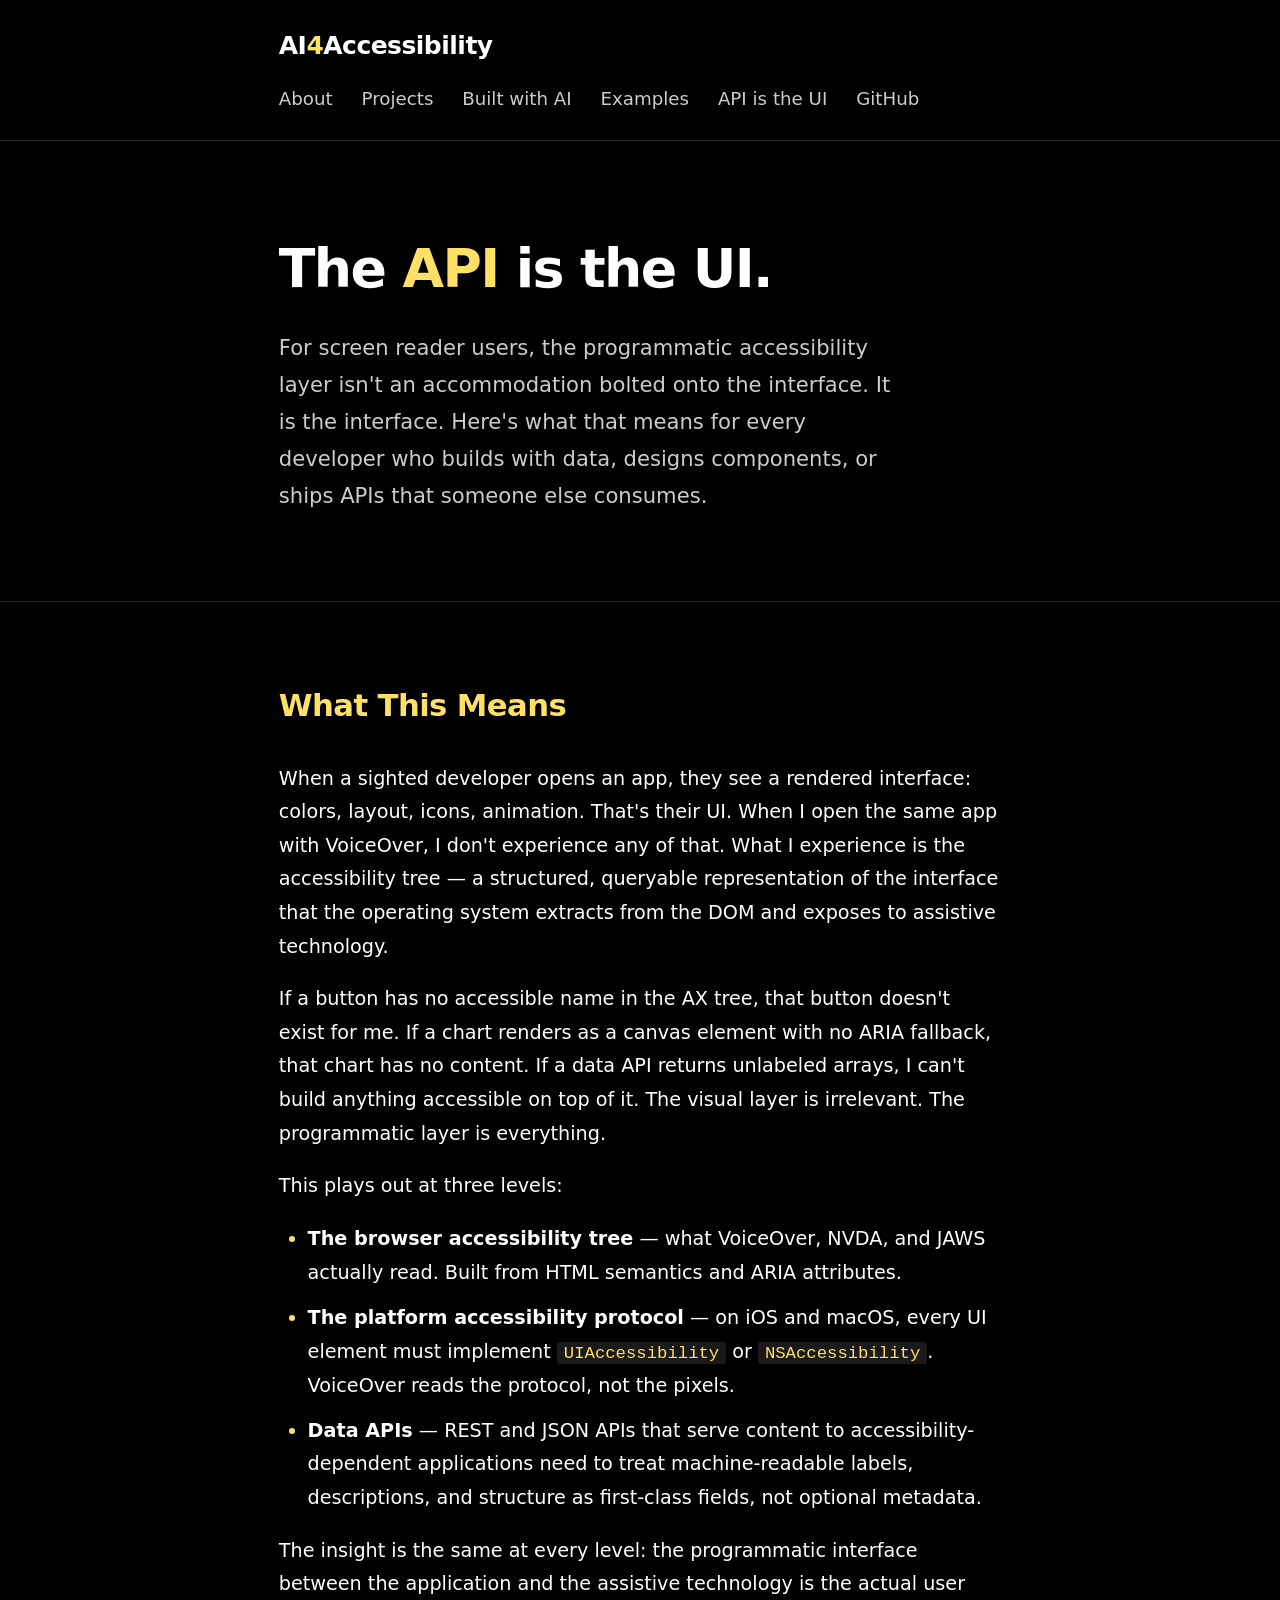
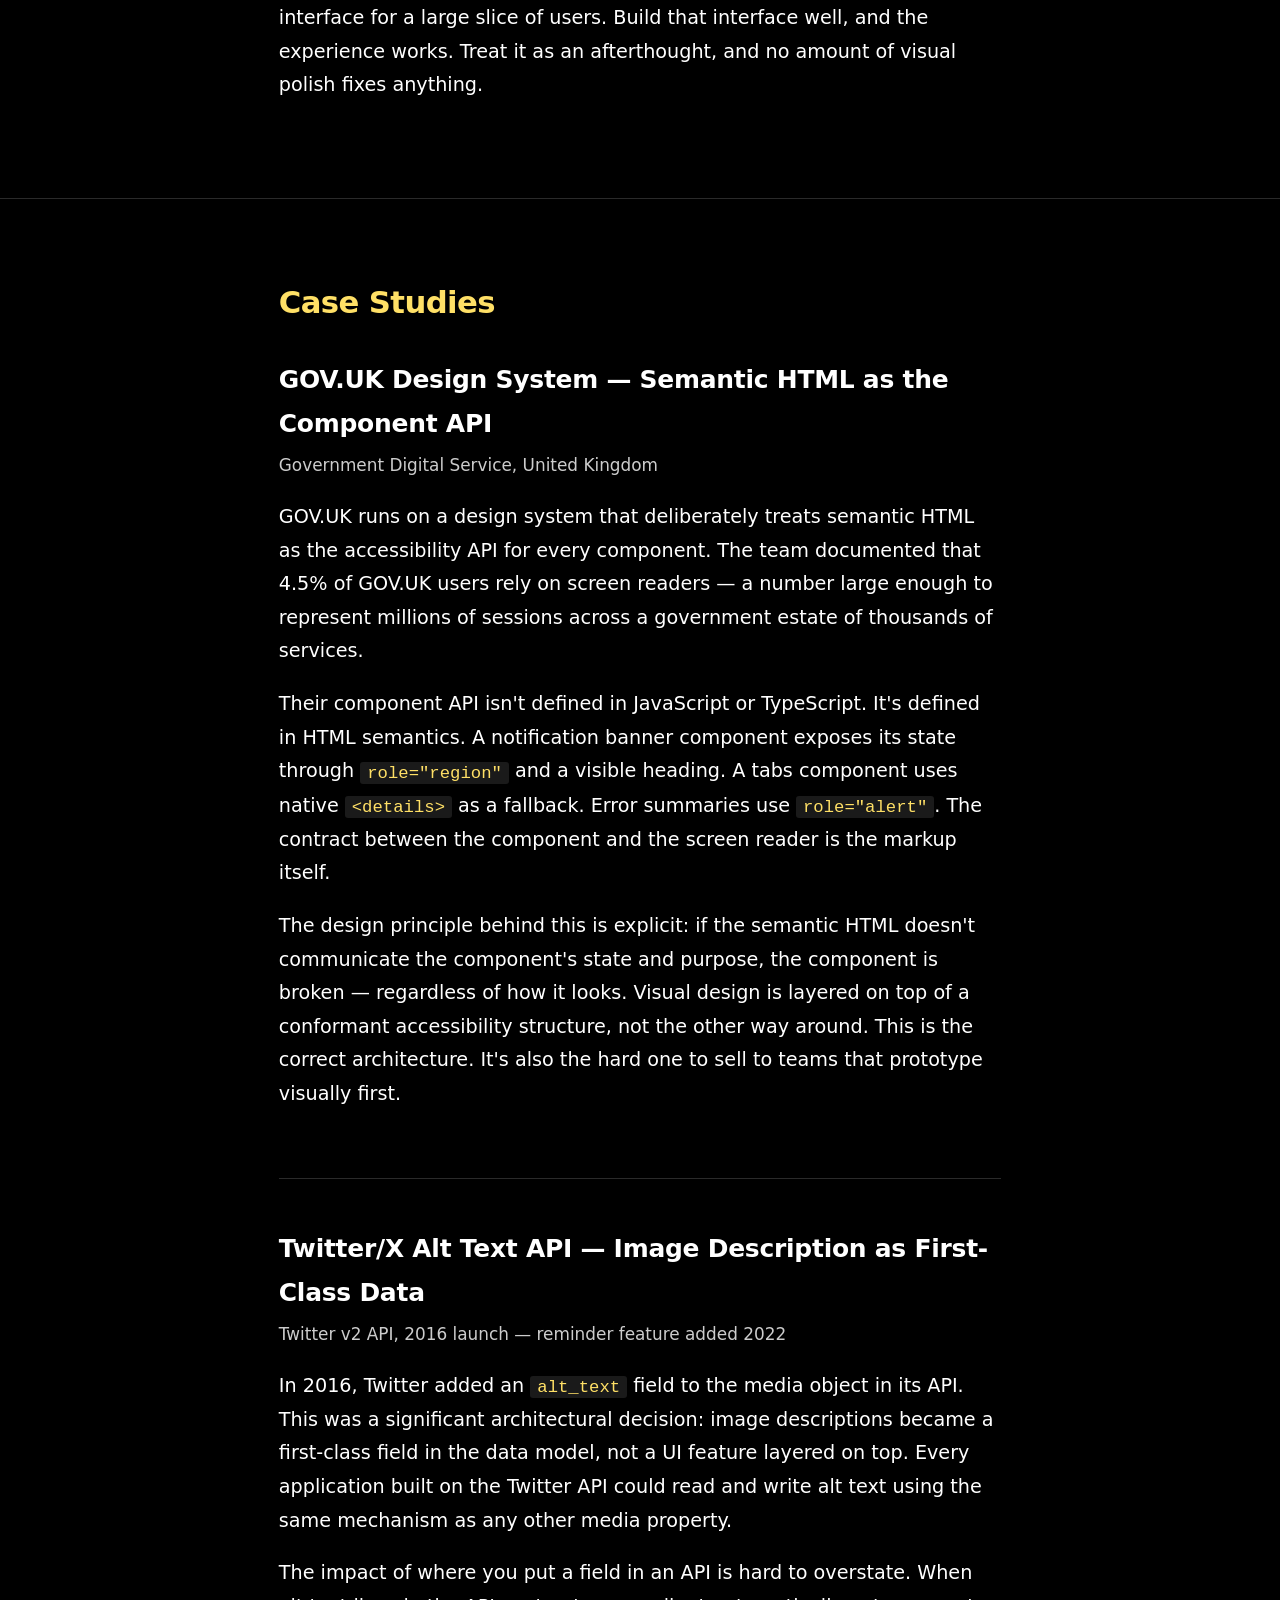
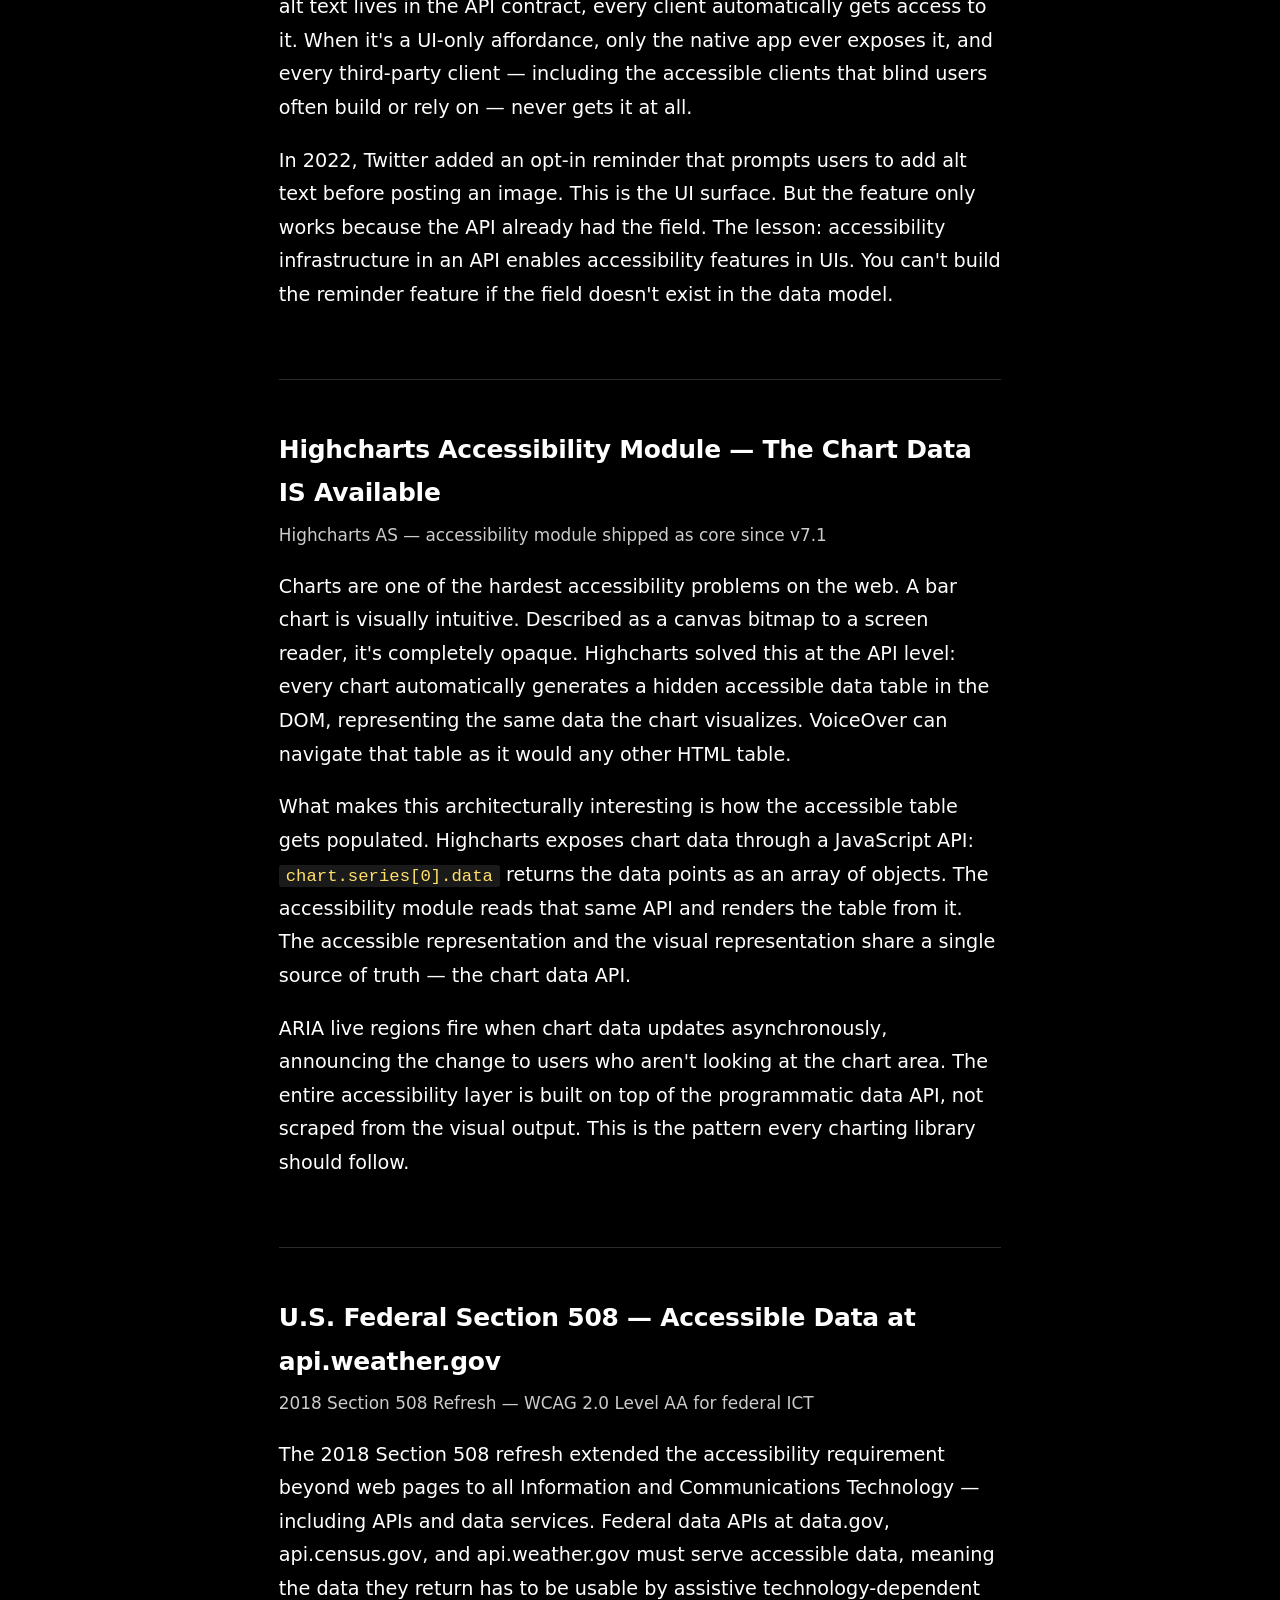
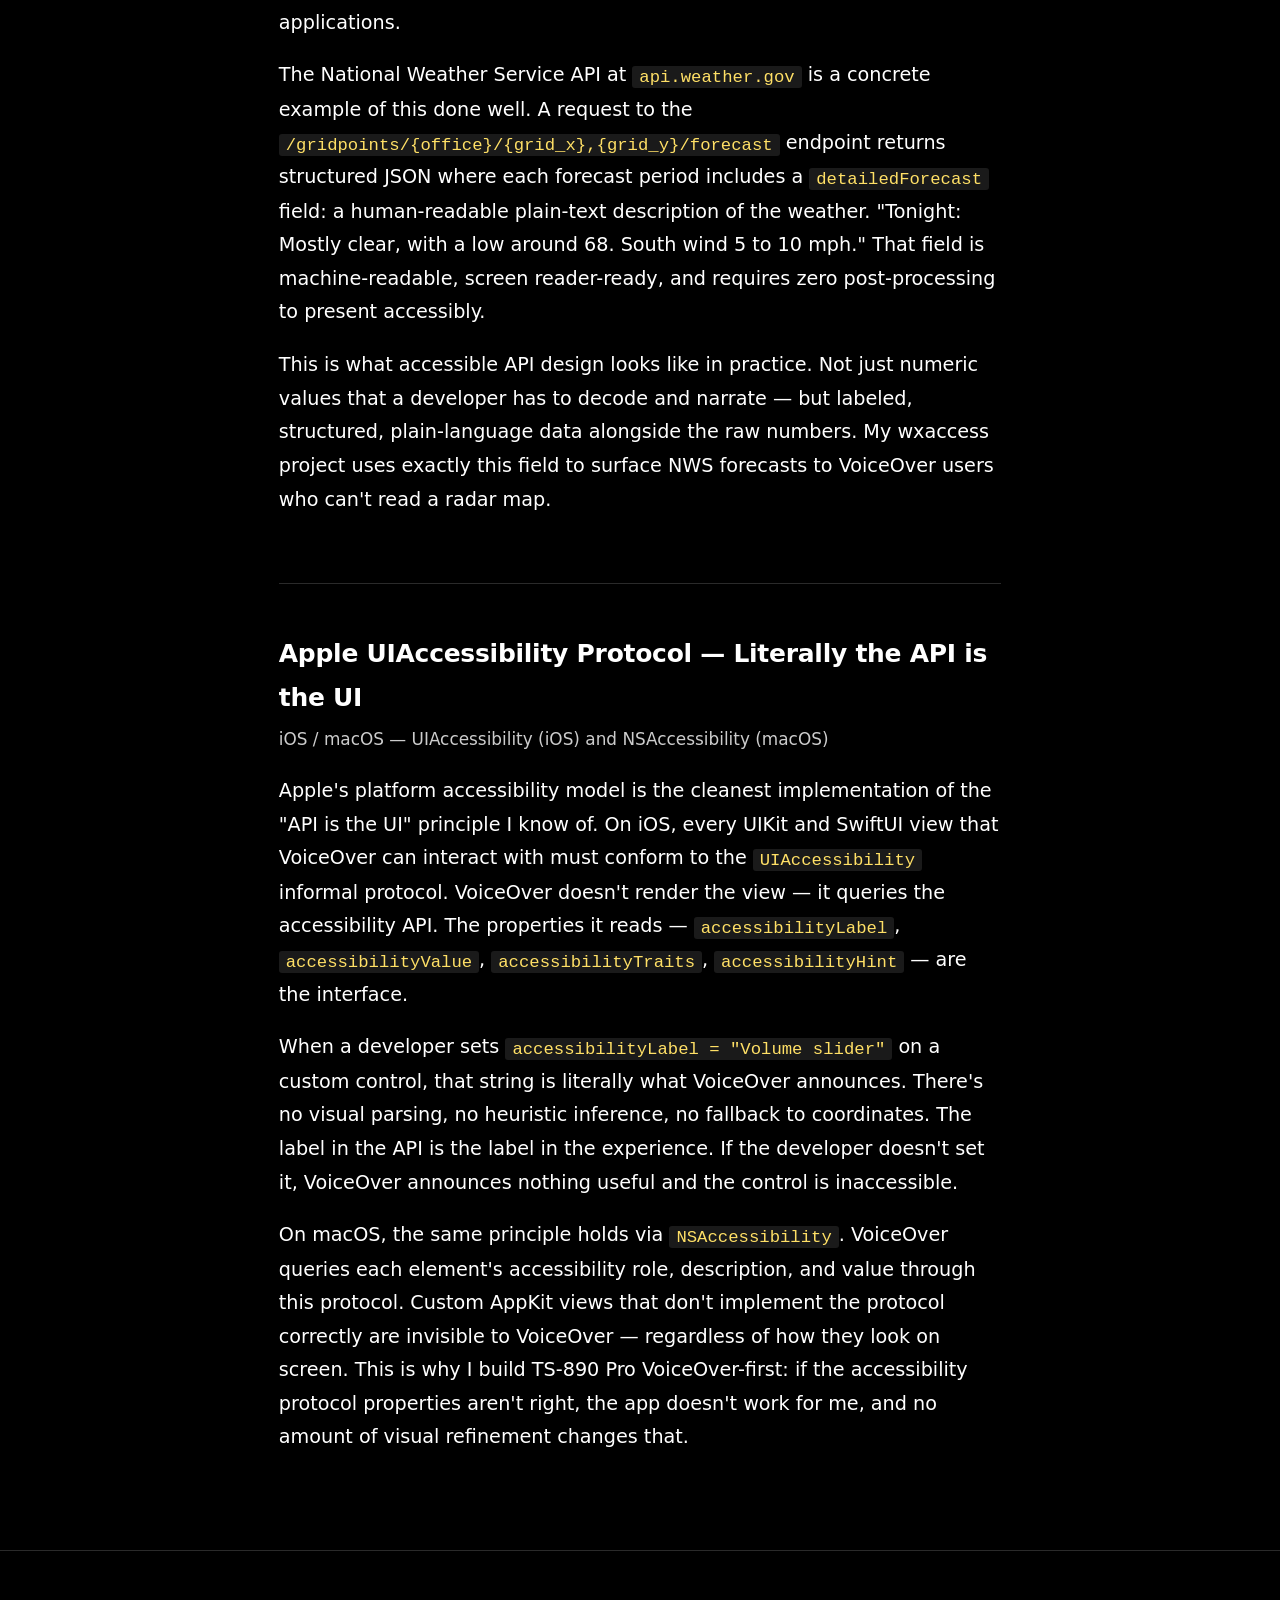
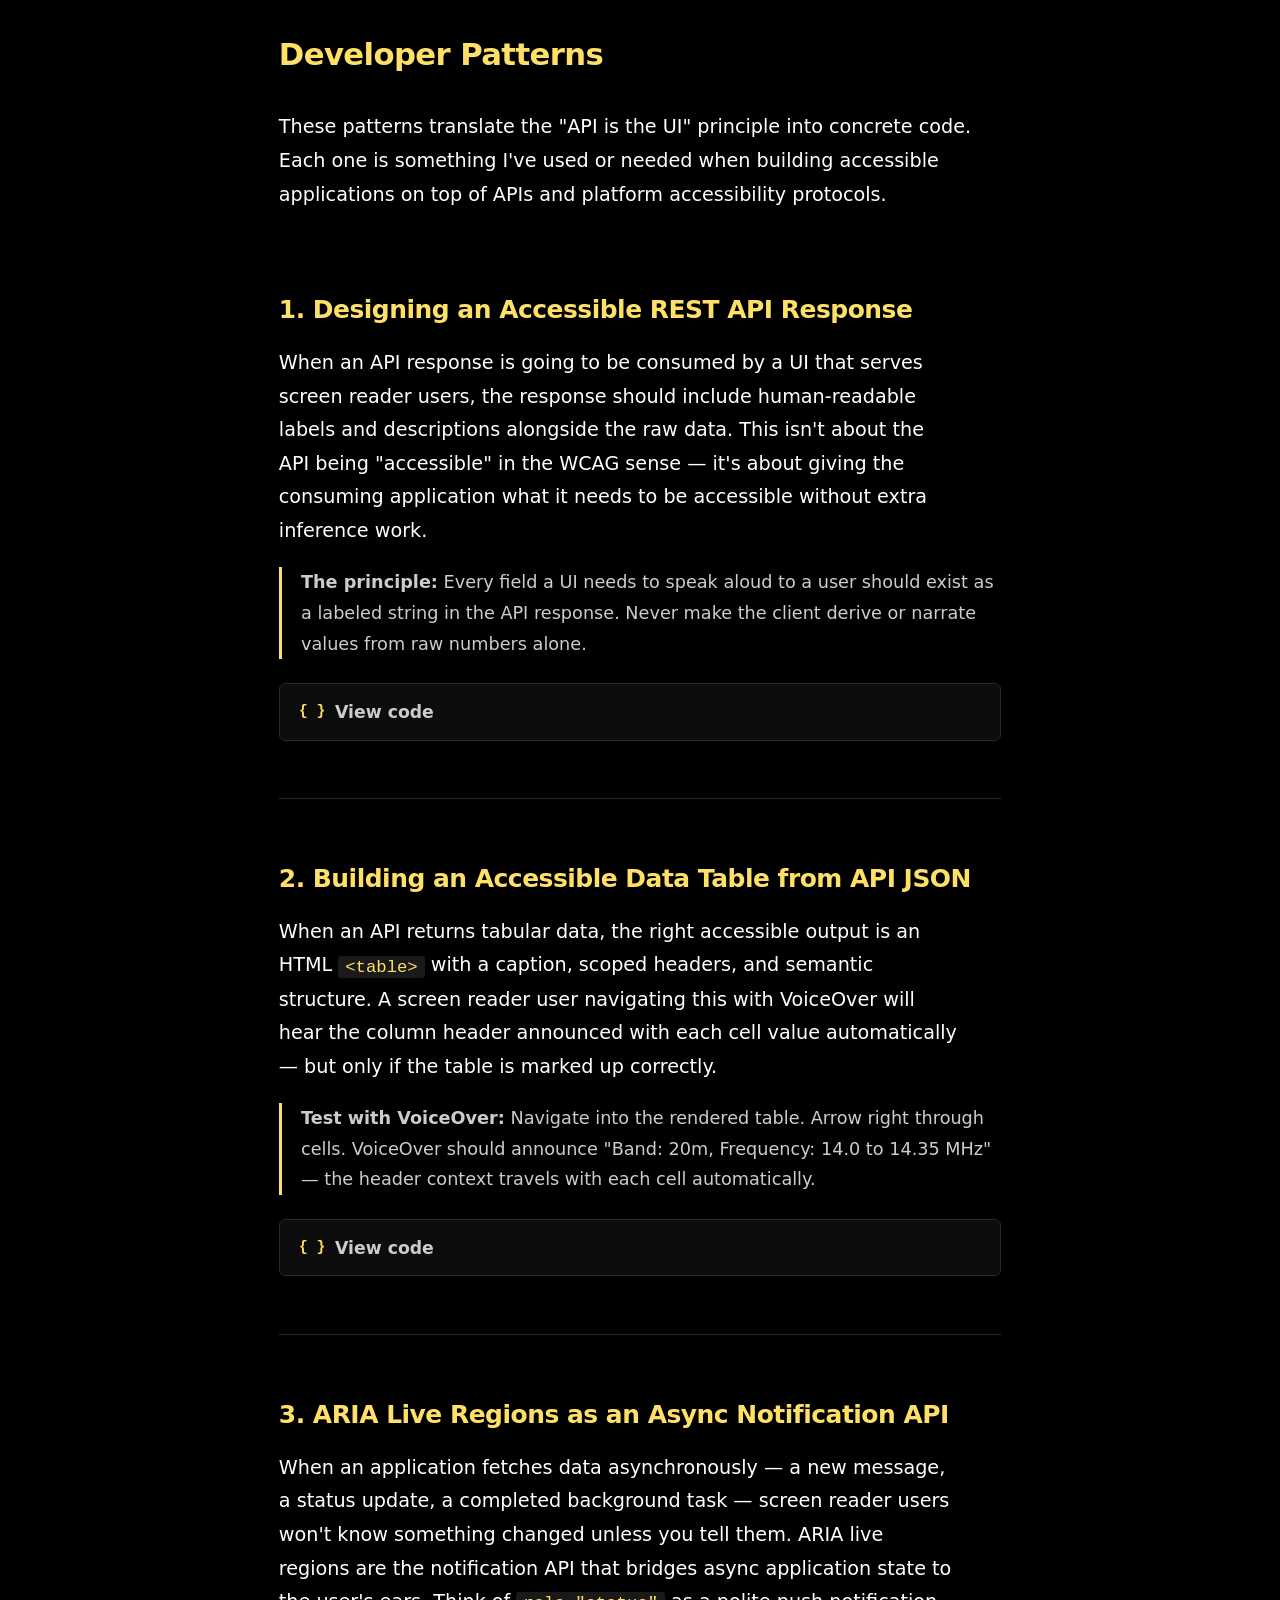
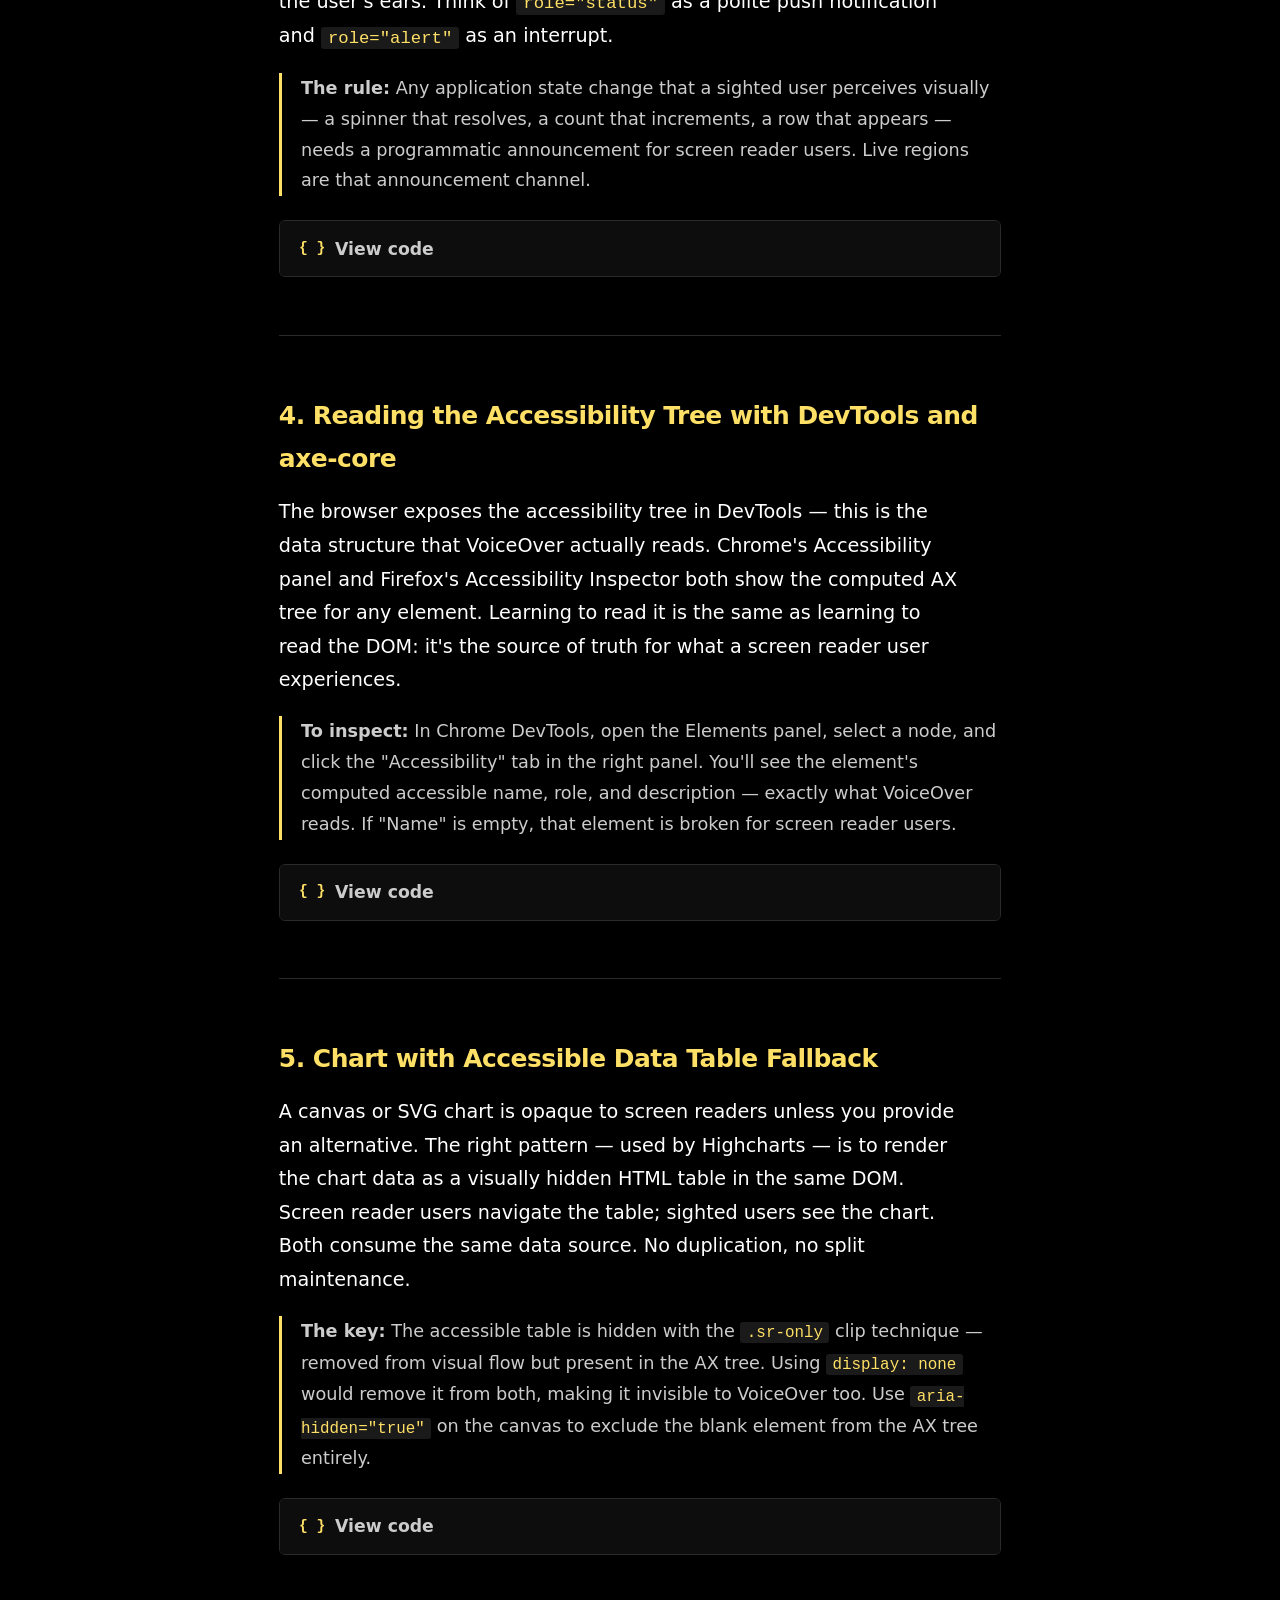
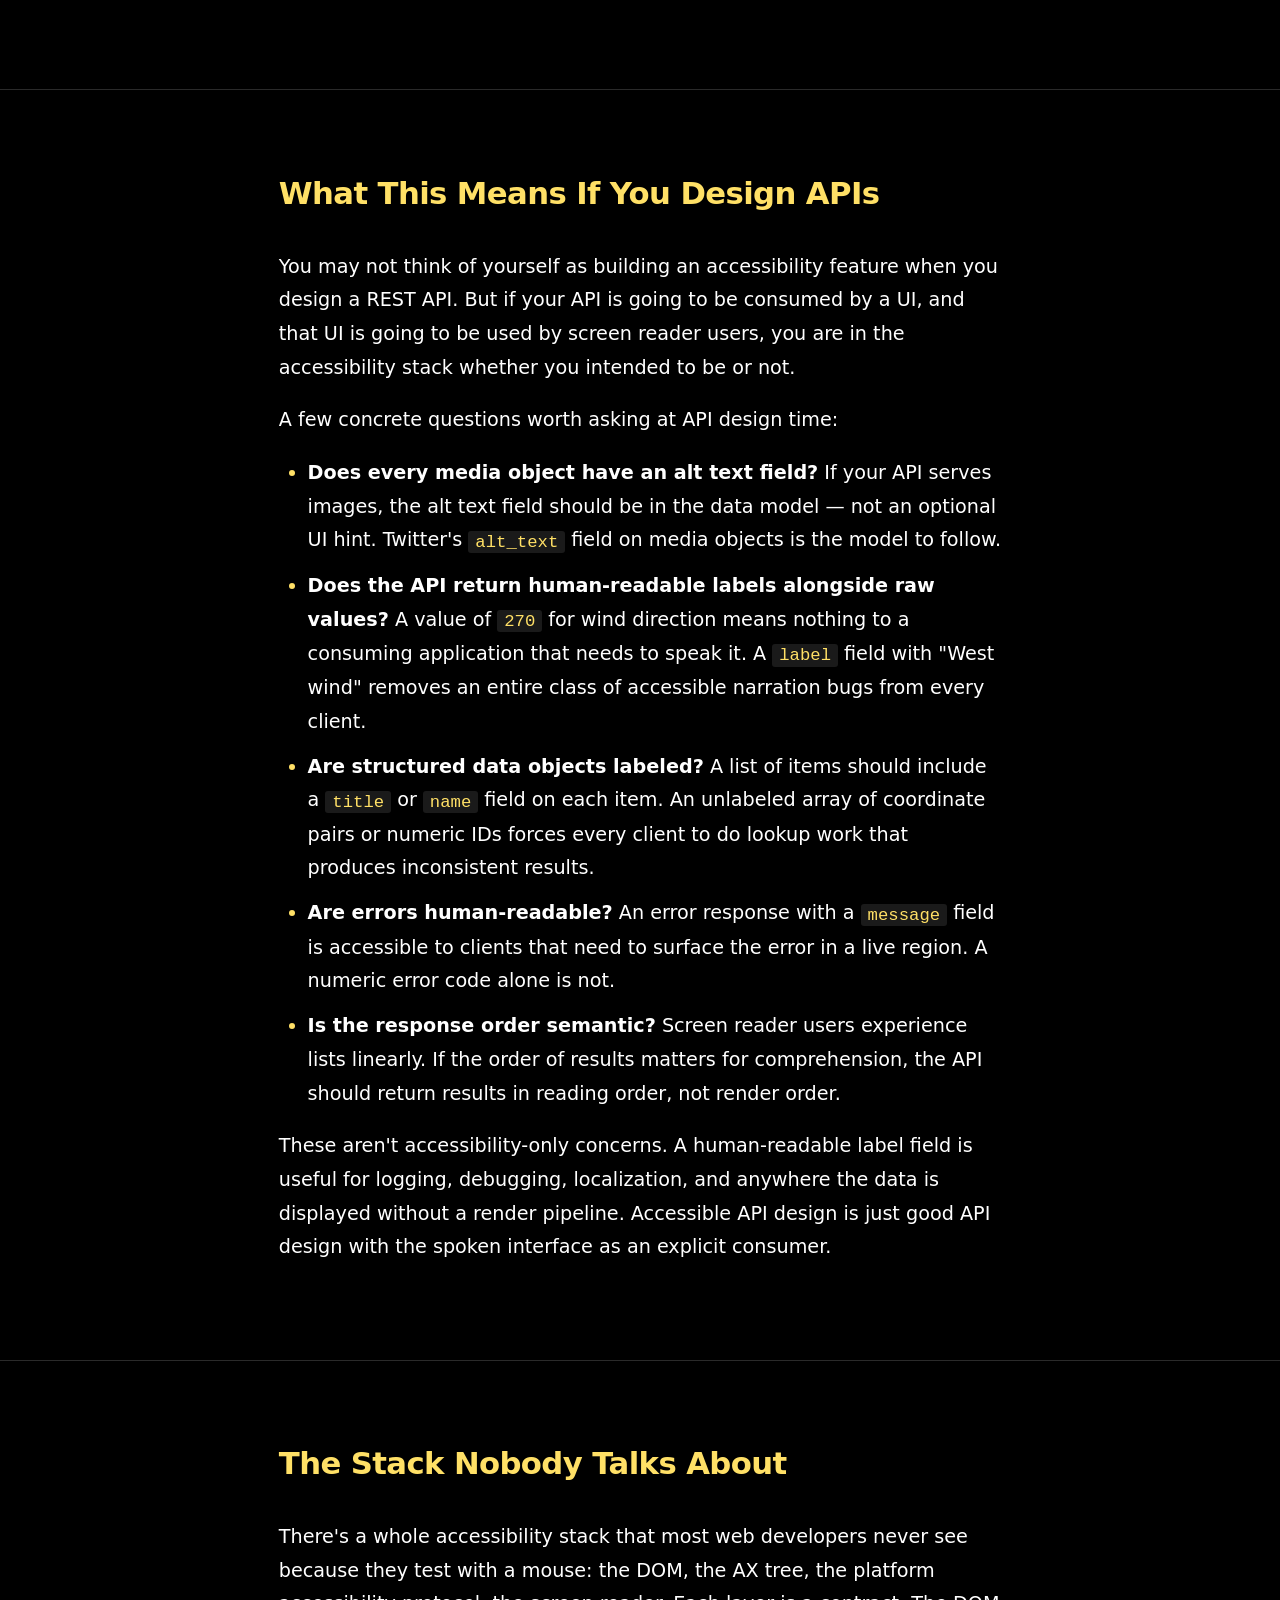
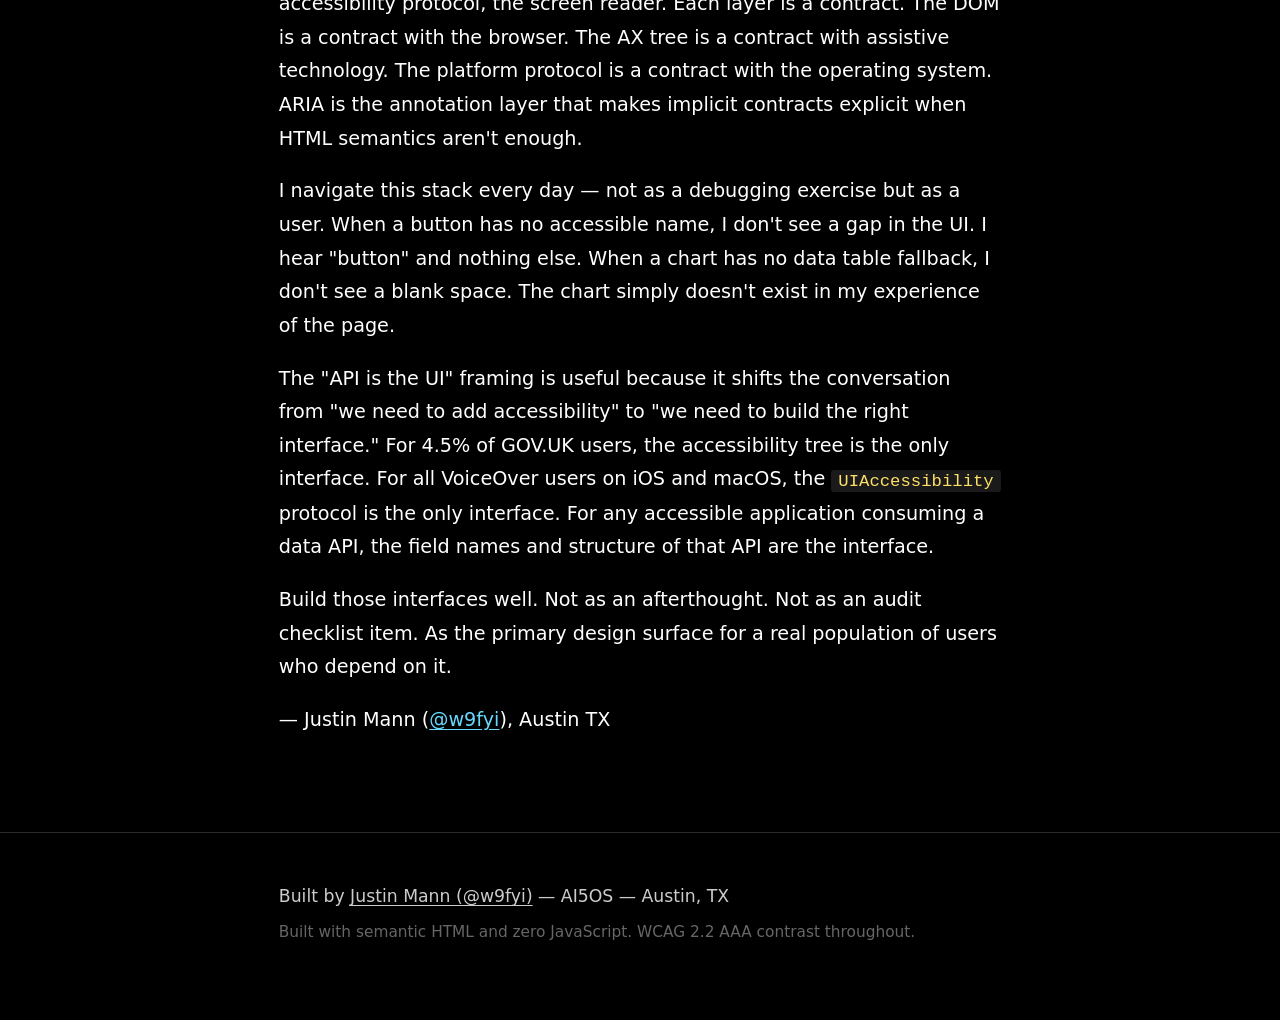
==== api-is-the-ui.html @ d9c5a3f4 "Add 'The API is the UI' deep-dive article page New page covering what the accessibility tree, ARIA c" ====
<!DOCTYPE html>
<html lang="en">
<head>
  <meta charset="UTF-8">
  <meta name="viewport" content="width=device-width, initial-scale=1.0">
  <title>The API is the UI — AI4Accessibility</title>
  <meta name="description" content="For screen reader users, the accessibility API is the actual interface. A deep dive into browser AX trees, ARIA contracts, REST API design, and why the programmatic layer is all that matters.">
  <link rel="stylesheet" href="style.css">
  <link rel="stylesheet" href="examples.css">
</head>
<body>

  <a class="skip-link" href="#main">Skip to main content</a>

  <header role="banner">
    <div class="container">
      <a href="/" class="site-title">AI<span class="accent">4</span>Accessibility</a>
      <nav aria-label="Main navigation">
        <ul>
          <li><a href="/#about">About</a></li>
          <li><a href="/#projects">Projects</a></li>
          <li><a href="/built-with-ai.html">Built with AI</a></li>
          <li><a href="/examples.html">Examples</a></li>
          <li><a href="/api-is-the-ui.html" aria-current="page">API is the UI</a></li>
          <li><a href="https://github.com/w9fyi" rel="noopener noreferrer">GitHub</a></li>
        </ul>
      </nav>
    </div>
  </header>

  <main id="main">

    <section class="hero" aria-labelledby="hero-heading">
      <div class="container">
        <h1 id="hero-heading">The <span class="accent">API</span> is the UI.</h1>
        <p class="hero-sub">For screen reader users, the programmatic accessibility layer isn't an accommodation bolted onto the interface. It is the interface. Here's what that means for every developer who builds with data, designs components, or ships APIs that someone else consumes.</p>
      </div>
    </section>

    <section class="section" aria-labelledby="concept-heading">
      <div class="container">
        <h2 id="concept-heading">What This Means</h2>
        <p>When a sighted developer opens an app, they see a rendered interface: colors, layout, icons, animation. That's their UI. When I open the same app with VoiceOver, I don't experience any of that. What I experience is the accessibility tree — a structured, queryable representation of the interface that the operating system extracts from the DOM and exposes to assistive technology.</p>
        <p>If a button has no accessible name in the AX tree, that button doesn't exist for me. If a chart renders as a canvas element with no ARIA fallback, that chart has no content. If a data API returns unlabeled arrays, I can't build anything accessible on top of it. The visual layer is irrelevant. The programmatic layer is everything.</p>
        <p>This plays out at three levels:</p>
        <ul>
          <li><strong>The browser accessibility tree</strong> — what VoiceOver, NVDA, and JAWS actually read. Built from HTML semantics and ARIA attributes.</li>
          <li><strong>The platform accessibility protocol</strong> — on iOS and macOS, every UI element must implement <code>UIAccessibility</code> or <code>NSAccessibility</code>. VoiceOver reads the protocol, not the pixels.</li>
          <li><strong>Data APIs</strong> — REST and JSON APIs that serve content to accessibility-dependent applications need to treat machine-readable labels, descriptions, and structure as first-class fields, not optional metadata.</li>
        </ul>
        <p>The insight is the same at every level: the programmatic interface between the application and the assistive technology is the actual user interface for a large slice of users. Build that interface well, and the experience works. Treat it as an afterthought, and no amount of visual polish fixes anything.</p>
      </div>
    </section>

    <section class="section" aria-labelledby="case-studies-heading">
      <div class="container">
        <h2 id="case-studies-heading">Case Studies</h2>

        <article class="project" aria-labelledby="govuk-heading">
          <h3 id="govuk-heading">GOV.UK Design System — Semantic HTML as the Component API</h3>
          <p class="project-meta">Government Digital Service, United Kingdom</p>
          <p>GOV.UK runs on a design system that deliberately treats semantic HTML as the accessibility API for every component. The team documented that 4.5% of GOV.UK users rely on screen readers — a number large enough to represent millions of sessions across a government estate of thousands of services.</p>
          <p>Their component API isn't defined in JavaScript or TypeScript. It's defined in HTML semantics. A notification banner component exposes its state through <code>role="region"</code> and a visible heading. A tabs component uses native <code>&lt;details&gt;</code> as a fallback. Error summaries use <code>role="alert"</code>. The contract between the component and the screen reader is the markup itself.</p>
          <p>The design principle behind this is explicit: if the semantic HTML doesn't communicate the component's state and purpose, the component is broken — regardless of how it looks. Visual design is layered on top of a conformant accessibility structure, not the other way around. This is the correct architecture. It's also the hard one to sell to teams that prototype visually first.</p>
        </article>

        <article class="project" aria-labelledby="twitter-heading">
          <h3 id="twitter-heading">Twitter/X Alt Text API — Image Description as First-Class Data</h3>
          <p class="project-meta">Twitter v2 API, 2016 launch — reminder feature added 2022</p>
          <p>In 2016, Twitter added an <code>alt_text</code> field to the media object in its API. This was a significant architectural decision: image descriptions became a first-class field in the data model, not a UI feature layered on top. Every application built on the Twitter API could read and write alt text using the same mechanism as any other media property.</p>
          <p>The impact of where you put a field in an API is hard to overstate. When alt text lives in the API contract, every client automatically gets access to it. When it's a UI-only affordance, only the native app ever exposes it, and every third-party client — including the accessible clients that blind users often build or rely on — never gets it at all.</p>
          <p>In 2022, Twitter added an opt-in reminder that prompts users to add alt text before posting an image. This is the UI surface. But the feature only works because the API already had the field. The lesson: accessibility infrastructure in an API enables accessibility features in UIs. You can't build the reminder feature if the field doesn't exist in the data model.</p>
        </article>

        <article class="project" aria-labelledby="highcharts-heading">
          <h3 id="highcharts-heading">Highcharts Accessibility Module — The Chart Data IS Available</h3>
          <p class="project-meta">Highcharts AS — accessibility module shipped as core since v7.1</p>
          <p>Charts are one of the hardest accessibility problems on the web. A bar chart is visually intuitive. Described as a canvas bitmap to a screen reader, it's completely opaque. Highcharts solved this at the API level: every chart automatically generates a hidden accessible data table in the DOM, representing the same data the chart visualizes. VoiceOver can navigate that table as it would any other HTML table.</p>
          <p>What makes this architecturally interesting is how the accessible table gets populated. Highcharts exposes chart data through a JavaScript API: <code>chart.series[0].data</code> returns the data points as an array of objects. The accessibility module reads that same API and renders the table from it. The accessible representation and the visual representation share a single source of truth — the chart data API.</p>
          <p>ARIA live regions fire when chart data updates asynchronously, announcing the change to users who aren't looking at the chart area. The entire accessibility layer is built on top of the programmatic data API, not scraped from the visual output. This is the pattern every charting library should follow.</p>
        </article>

        <article class="project" aria-labelledby="section508-heading">
          <h3 id="section508-heading">U.S. Federal Section 508 — Accessible Data at api.weather.gov</h3>
          <p class="project-meta">2018 Section 508 Refresh — WCAG 2.0 Level AA for federal ICT</p>
          <p>The 2018 Section 508 refresh extended the accessibility requirement beyond web pages to all Information and Communications Technology — including APIs and data services. Federal data APIs at data.gov, api.census.gov, and api.weather.gov must serve accessible data, meaning the data they return has to be usable by assistive technology-dependent applications.</p>
          <p>The National Weather Service API at <code>api.weather.gov</code> is a concrete example of this done well. A request to the <code>/gridpoints/{office}/{grid_x},{grid_y}/forecast</code> endpoint returns structured JSON where each forecast period includes a <code>detailedForecast</code> field: a human-readable plain-text description of the weather. "Tonight: Mostly clear, with a low around 68. South wind 5 to 10 mph." That field is machine-readable, screen reader-ready, and requires zero post-processing to present accessibly.</p>
          <p>This is what accessible API design looks like in practice. Not just numeric values that a developer has to decode and narrate — but labeled, structured, plain-language data alongside the raw numbers. My wxaccess project uses exactly this field to surface NWS forecasts to VoiceOver users who can't read a radar map.</p>
        </article>

        <article class="project" aria-labelledby="apple-heading">
          <h3 id="apple-heading">Apple UIAccessibility Protocol — Literally the API is the UI</h3>
          <p class="project-meta">iOS / macOS — UIAccessibility (iOS) and NSAccessibility (macOS)</p>
          <p>Apple's platform accessibility model is the cleanest implementation of the "API is the UI" principle I know of. On iOS, every UIKit and SwiftUI view that VoiceOver can interact with must conform to the <code>UIAccessibility</code> informal protocol. VoiceOver doesn't render the view — it queries the accessibility API. The properties it reads — <code>accessibilityLabel</code>, <code>accessibilityValue</code>, <code>accessibilityTraits</code>, <code>accessibilityHint</code> — are the interface.</p>
          <p>When a developer sets <code>accessibilityLabel = "Volume slider"</code> on a custom control, that string is literally what VoiceOver announces. There's no visual parsing, no heuristic inference, no fallback to coordinates. The label in the API is the label in the experience. If the developer doesn't set it, VoiceOver announces nothing useful and the control is inaccessible.</p>
          <p>On macOS, the same principle holds via <code>NSAccessibility</code>. VoiceOver queries each element's accessibility role, description, and value through this protocol. Custom AppKit views that don't implement the protocol correctly are invisible to VoiceOver — regardless of how they look on screen. This is why I build TS-890 Pro VoiceOver-first: if the accessibility protocol properties aren't right, the app doesn't work for me, and no amount of visual refinement changes that.</p>
        </article>

      </div>
    </section>

    <section class="section" aria-labelledby="patterns-heading">
      <div class="container">
        <h2 id="patterns-heading">Developer Patterns</h2>
        <p>These patterns translate the "API is the UI" principle into concrete code. Each one is something I've used or needed when building accessible applications on top of APIs and platform accessibility protocols.</p>

        <article class="example" id="api-json" aria-labelledby="ex-api-json-heading">
          <h3 id="ex-api-json-heading">1. Designing an Accessible REST API Response</h3>
          <p class="ex-desc">When an API response is going to be consumed by a UI that serves screen reader users, the response should include human-readable labels and descriptions alongside the raw data. This isn't about the API being "accessible" in the WCAG sense — it's about giving the consuming application what it needs to be accessible without extra inference work.</p>
          <p class="ex-note"><strong>The principle:</strong> Every field a UI needs to speak aloud to a user should exist as a labeled string in the API response. Never make the client derive or narrate values from raw numbers alone.</p>

          <details class="code-block">
            <summary>View code</summary>
            <pre><code>// Inaccessible API response — client has to infer everything
{
  "temp": 71,
  "wind": 12,
  "dir": 270,
  "precip": 0.03
}

// Accessible API response — labeled, human-readable fields alongside raw data
{
  "temperature": {
    "value": 71,
    "unit": "fahrenheit",
    "label": "71 degrees Fahrenheit"
  },
  "wind": {
    "speed_mph": 12,
    "direction_degrees": 270,
    "label": "West wind at 12 miles per hour"
  },
  "precipitation": {
    "inches": 0.03,
    "label": "Light rain, 0.03 inches"
  },
  "summary": "Partly cloudy with a west wind at 12 mph. Temperature 71°F. Light rain possible.",
  "image": {
    "url": "https://example.com/icons/partly-cloudy.png",
    "alt": "Partly cloudy sky"
  }
}

// The NWS API at api.weather.gov follows this pattern:
// GET https://api.weather.gov/gridpoints/EWX/155,91/forecast
// Each period in the response includes:
// "detailedForecast": "Tonight: Partly cloudy. Low around 68. South wind 5 to 10 mph."
// That string requires zero post-processing to present to a VoiceOver user.</code></pre>
          </details>
        </article>

        <article class="example" id="api-table" aria-labelledby="ex-api-table-heading">
          <h3 id="ex-api-table-heading">2. Building an Accessible Data Table from API JSON</h3>
          <p class="ex-desc">When an API returns tabular data, the right accessible output is an HTML <code>&lt;table&gt;</code> with a caption, scoped headers, and semantic structure. A screen reader user navigating this with VoiceOver will hear the column header announced with each cell value automatically — but only if the table is marked up correctly.</p>
          <p class="ex-note"><strong>Test with VoiceOver:</strong> Navigate into the rendered table. Arrow right through cells. VoiceOver should announce "Band: 20m, Frequency: 14.0 to 14.35 MHz" — the header context travels with each cell automatically.</p>

          <details class="code-block">
            <summary>View code</summary>
            <pre><code>// API response: array of objects with consistent keys
const bands = [
  { band: "40m", freq: "7.0–7.3 MHz",    license: "General",    use: "Domestic + DX SSB, CW" },
  { band: "20m", freq: "14.0–14.35 MHz", license: "General",    use: "International DX" },
  { band: "10m", freq: "28.0–29.7 MHz",  license: "Technician", use: "SSB, FM, digital" }
];

// Render as an accessible HTML table
// caption describes the table's subject — required for screen reader context
// scope="col" associates each header cell with its column
function renderBandTable(bands) {
  return `
    &lt;table&gt;
      &lt;caption&gt;Amateur radio HF band plan&lt;/caption&gt;
      &lt;thead&gt;
        &lt;tr&gt;
          &lt;th scope="col"&gt;Band&lt;/th&gt;
          &lt;th scope="col"&gt;Frequency&lt;/th&gt;
          &lt;th scope="col"&gt;License&lt;/th&gt;
          &lt;th scope="col"&gt;Typical use&lt;/th&gt;
        &lt;/tr&gt;
      &lt;/thead&gt;
      &lt;tbody&gt;
        ${bands.map(b =&gt; `
        &lt;tr&gt;
          &lt;td&gt;${b.band}&lt;/td&gt;
          &lt;td&gt;${b.freq}&lt;/td&gt;
          &lt;td&gt;${b.license}&lt;/td&gt;
          &lt;td&gt;${b.use}&lt;/td&gt;
        &lt;/tr&gt;`).join('')}
      &lt;/tbody&gt;
    &lt;/table&gt;
  `;
}

// What NOT to do:
// &lt;div class="table-row"&gt;          -- no semantic structure
// &lt;span class="cell"&gt;20m&lt;/span&gt;  -- VoiceOver reads cells with no column context
// CSS grid that looks like a table  -- completely opaque to screen readers</code></pre>
          </details>
        </article>

        <article class="example" id="live-region-api" aria-labelledby="ex-live-region-api-heading">
          <h3 id="ex-live-region-api-heading">3. ARIA Live Regions as an Async Notification API</h3>
          <p class="ex-desc">When an application fetches data asynchronously — a new message, a status update, a completed background task — screen reader users won't know something changed unless you tell them. ARIA live regions are the notification API that bridges async application state to the user's ears. Think of <code>role="status"</code> as a polite push notification and <code>role="alert"</code> as an interrupt.</p>
          <p class="ex-note"><strong>The rule:</strong> Any application state change that a sighted user perceives visually — a spinner that resolves, a count that increments, a row that appears — needs a programmatic announcement for screen reader users. Live regions are that announcement channel.</p>

          <details class="code-block">
            <summary>View code</summary>
            <pre><code>&lt;!-- Live regions must exist in the DOM before content is injected.
     Create them on page load, empty. Inject text when events fire. --&gt;

&lt;!-- Polite: waits for the user to finish before announcing --&gt;
&lt;div id="status-region"
     role="status"
     aria-live="polite"
     aria-atomic="true"&gt;&lt;/div&gt;

&lt;!-- Assertive: interrupts whatever VoiceOver is currently reading --&gt;
&lt;div id="error-region"
     role="alert"
     aria-live="assertive"
     aria-atomic="true"&gt;&lt;/div&gt;

&lt;script&gt;
  // Wrap announcements in a utility — every async operation uses the same channel
  function announce(message, type = 'polite') {
    const region = type === 'assertive'
      ? document.getElementById('error-region')
      : document.getElementById('status-region');

    // Clear then set — ensures re-announcement even if the message is identical
    region.textContent = '';
    requestAnimationFrame(() =&gt; {
      region.textContent = message;
    });
  }

  // Use wherever async state changes happen
  async function fetchForecast(lat, lon) {
    announce('Loading forecast...');
    try {
      const res = await fetch(`/api/forecast?lat=${lat}&amp;lon=${lon}`);
      const data = await res.json();
      announce(`Forecast loaded. ${data.summary}`);
      renderForecast(data);
    } catch (err) {
      announce('Forecast failed to load. Please try again.', 'assertive');
    }
  }

  // Background polling: announce only meaningful state transitions
  // Don't announce every poll tick — only when status actually changes
  let lastStatus = null;
  function pollRadioStatus() {
    setInterval(async () =&gt; {
      const status = await fetchRadioStatus();
      if (status !== lastStatus) {
        announce(`Radio status: ${status}`);
        lastStatus = status;
      }
    }, 5000);
  }
&lt;/script&gt;</code></pre>
          </details>
        </article>

        <article class="example" id="ax-tree" aria-labelledby="ex-ax-tree-heading">
          <h3 id="ex-ax-tree-heading">4. Reading the Accessibility Tree with DevTools and axe-core</h3>
          <p class="ex-desc">The browser exposes the accessibility tree in DevTools — this is the data structure that VoiceOver actually reads. Chrome's Accessibility panel and Firefox's Accessibility Inspector both show the computed AX tree for any element. Learning to read it is the same as learning to read the DOM: it's the source of truth for what a screen reader user experiences.</p>
          <p class="ex-note"><strong>To inspect:</strong> In Chrome DevTools, open the Elements panel, select a node, and click the "Accessibility" tab in the right panel. You'll see the element's computed accessible name, role, and description — exactly what VoiceOver reads. If "Name" is empty, that element is broken for screen reader users.</p>

          <details class="code-block">
            <summary>View code</summary>
            <pre><code>// --- Using axe-core to audit the AX tree programmatically ---
// axe-core is the engine behind many accessibility testing tools.
// It queries the accessibility tree and reports violations.

// Install: npm install axe-core
import axe from 'axe-core';

async function auditPage() {
  const results = await axe.run();

  // violations: things that are definitely broken
  results.violations.forEach(violation =&gt; {
    console.error(`[${violation.impact}] ${violation.description}`);
    violation.nodes.forEach(node =&gt; {
      console.error('  Failing element:', node.html);
      console.error('  Fix:', node.failureSummary);
    });
  });

  // incomplete: things axe couldn't auto-determine — need human review
  // These are often the most important — color contrast, label sufficiency
  results.incomplete.forEach(item =&gt; {
    console.warn(`[needs review] ${item.description}`);
  });
}

// --- CI integration with Playwright ---
// Fail a build if accessibility regressions are introduced.

import { test, expect } from '@playwright/test';
import AxeBuilder from '@axe-core/playwright';

test('forecast table is accessible', async ({ page }) =&gt; {
  await page.goto('/forecast');
  const results = await new AxeBuilder({ page })
    .include('#forecast-table')
    .analyze();
  expect(results.violations).toHaveLength(0);
});

// --- Quick checks in the Chrome DevTools console ---
// These mirror exactly what VoiceOver reads:
// document.querySelector('button').computedRole  // e.g. "button"
// document.querySelector('button').computedName  // e.g. "Submit form"
// If computedName is "" — the element has no accessible name.
// That is an accessibility failure, not a warning.</code></pre>
          </details>
        </article>

        <article class="example" id="chart-fallback" aria-labelledby="ex-chart-heading">
          <h3 id="ex-chart-heading">5. Chart with Accessible Data Table Fallback</h3>
          <p class="ex-desc">A canvas or SVG chart is opaque to screen readers unless you provide an alternative. The right pattern — used by Highcharts — is to render the chart data as a visually hidden HTML table in the same DOM. Screen reader users navigate the table; sighted users see the chart. Both consume the same data source. No duplication, no split maintenance.</p>
          <p class="ex-note"><strong>The key:</strong> The accessible table is hidden with the <code>.sr-only</code> clip technique — removed from visual flow but present in the AX tree. Using <code>display: none</code> would remove it from both, making it invisible to VoiceOver too. Use <code>aria-hidden="true"</code> on the canvas to exclude the blank element from the AX tree entirely.</p>

          <details class="code-block">
            <summary>View code</summary>
            <pre><code>&lt;!-- Chart component structure --&gt;
&lt;figure aria-labelledby="chart-caption"&gt;

  &lt;figcaption id="chart-caption"&gt;
    Monthly precipitation — Austin TX, January–June 2024
  &lt;/figcaption&gt;

  &lt;!-- Visual chart: aria-hidden removes the blank canvas from the AX tree --&gt;
  &lt;canvas
    aria-hidden="true"
    id="precip-chart"
    width="600"
    height="300"&gt;
  &lt;/canvas&gt;

  &lt;!-- Accessible data table: sr-only hides it visually, keeps it in the AX tree --&gt;
  &lt;table class="sr-only"&gt;
    &lt;caption&gt;Monthly precipitation data — Austin TX, January–June 2024&lt;/caption&gt;
    &lt;thead&gt;
      &lt;tr&gt;
        &lt;th scope="col"&gt;Month&lt;/th&gt;
        &lt;th scope="col"&gt;Precipitation (inches)&lt;/th&gt;
      &lt;/tr&gt;
    &lt;/thead&gt;
    &lt;tbody id="chart-data-table"&gt;
      &lt;!-- Populated from the same data array used to render the chart --&gt;
    &lt;/tbody&gt;
  &lt;/table&gt;

&lt;/figure&gt;

&lt;script&gt;
  // Single data source for both the chart and the accessible table
  const precipData = [
    { month: "January",  inches: 1.84 },
    { month: "February", inches: 2.12 },
    { month: "March",    inches: 1.96 },
    { month: "April",    inches: 2.89 },
    { month: "May",      inches: 4.10 },
    { month: "June",     inches: 3.22 }
  ];

  // Populate both the accessible table and the visual chart from the same array
  const tbody = document.getElementById('chart-data-table');
  precipData.forEach(point =&gt; {
    const row = document.createElement('tr');
    row.innerHTML = `
      &lt;td&gt;${point.month}&lt;/td&gt;
      &lt;td&gt;${point.inches} inches&lt;/td&gt;
    `;
    tbody.appendChild(row);
  });

  renderChart('precip-chart', precipData);
&lt;/script&gt;

&lt;style&gt;
  /* sr-only: removes from visual flow, keeps in AX tree */
  /* Do NOT use display:none — that removes it from the AX tree entirely */
  .sr-only {
    position: absolute;
    width: 1px;
    height: 1px;
    padding: 0;
    margin: -1px;
    overflow: hidden;
    clip: rect(0, 0, 0, 0);
    white-space: nowrap;
    border: 0;
  }
&lt;/style&gt;</code></pre>
          </details>
        </article>

      </div>
    </section>

    <section class="section" aria-labelledby="designers-heading">
      <div class="container">
        <h2 id="designers-heading">What This Means If You Design APIs</h2>
        <p>You may not think of yourself as building an accessibility feature when you design a REST API. But if your API is going to be consumed by a UI, and that UI is going to be used by screen reader users, you are in the accessibility stack whether you intended to be or not.</p>
        <p>A few concrete questions worth asking at API design time:</p>
        <ul>
          <li><strong>Does every media object have an alt text field?</strong> If your API serves images, the alt text field should be in the data model — not an optional UI hint. Twitter's <code>alt_text</code> field on media objects is the model to follow.</li>
          <li><strong>Does the API return human-readable labels alongside raw values?</strong> A value of <code>270</code> for wind direction means nothing to a consuming application that needs to speak it. A <code>label</code> field with "West wind" removes an entire class of accessible narration bugs from every client.</li>
          <li><strong>Are structured data objects labeled?</strong> A list of items should include a <code>title</code> or <code>name</code> field on each item. An unlabeled array of coordinate pairs or numeric IDs forces every client to do lookup work that produces inconsistent results.</li>
          <li><strong>Are errors human-readable?</strong> An error response with a <code>message</code> field is accessible to clients that need to surface the error in a live region. A numeric error code alone is not.</li>
          <li><strong>Is the response order semantic?</strong> Screen reader users experience lists linearly. If the order of results matters for comprehension, the API should return results in reading order, not render order.</li>
        </ul>
        <p>These aren't accessibility-only concerns. A human-readable label field is useful for logging, debugging, localization, and anywhere the data is displayed without a render pipeline. Accessible API design is just good API design with the spoken interface as an explicit consumer.</p>
      </div>
    </section>

    <section class="section" aria-labelledby="closing-heading">
      <div class="container">
        <h2 id="closing-heading">The Stack Nobody Talks About</h2>
        <p>There's a whole accessibility stack that most web developers never see because they test with a mouse: the DOM, the AX tree, the platform accessibility protocol, the screen reader. Each layer is a contract. The DOM is a contract with the browser. The AX tree is a contract with assistive technology. The platform protocol is a contract with the operating system. ARIA is the annotation layer that makes implicit contracts explicit when HTML semantics aren't enough.</p>
        <p>I navigate this stack every day — not as a debugging exercise but as a user. When a button has no accessible name, I don't see a gap in the UI. I hear "button" and nothing else. When a chart has no data table fallback, I don't see a blank space. The chart simply doesn't exist in my experience of the page.</p>
        <p>The "API is the UI" framing is useful because it shifts the conversation from "we need to add accessibility" to "we need to build the right interface." For 4.5% of GOV.UK users, the accessibility tree is the only interface. For all VoiceOver users on iOS and macOS, the <code>UIAccessibility</code> protocol is the only interface. For any accessible application consuming a data API, the field names and structure of that API are the interface.</p>
        <p>Build those interfaces well. Not as an afterthought. Not as an audit checklist item. As the primary design surface for a real population of users who depend on it.</p>
        <p>&mdash; Justin Mann (<a href="https://github.com/w9fyi" rel="noopener noreferrer">@w9fyi</a>), Austin TX</p>
      </div>
    </section>

  </main>

  <footer role="contentinfo">
    <div class="container">
      <p>Built by <a href="https://github.com/w9fyi" rel="noopener noreferrer">Justin Mann (@w9fyi)</a> &mdash; AI5OS &mdash; Austin, TX</p>
      <p class="footer-note">Built with semantic HTML and zero JavaScript. WCAG 2.2 AAA contrast throughout.</p>
    </div>
  </footer>

</body>
</html>
---- style.css ----
:root {
  --bg: #000000;
  --bg-alt: #0d0d0d;
  --text: #ffffff;
  --text-muted: #cccccc;
  --accent: #ffe066;
  --link: #66d9ff;
  --link-hover: #ffffff;
  --focus: #ffe066;
  --border: #2a2a2a;
  --font: system-ui, -apple-system, 'Segoe UI', Helvetica, Arial, sans-serif;
  --max-width: 780px;
}

*, *::before, *::after {
  box-sizing: border-box;
  margin: 0;
  padding: 0;
}

html {
  font-size: 1.2rem;
  scroll-behavior: smooth;
}

body {
  background: var(--bg);
  color: var(--text);
  font-family: var(--font);
  line-height: 1.75;
}

/* Skip link */
.skip-link {
  position: absolute;
  top: -100%;
  left: 1rem;
  background: var(--accent);
  color: #000;
  padding: 0.5rem 1.25rem;
  font-weight: 700;
  font-size: 1rem;
  text-decoration: none;
  border-radius: 0 0 4px 4px;
  z-index: 9999;
}
.skip-link:focus {
  top: 0;
}

/* Focus */
:focus-visible {
  outline: 3px solid var(--focus);
  outline-offset: 4px;
}

/* Links */
a {
  color: var(--link);
  text-decoration: underline;
  text-underline-offset: 3px;
}
a:hover {
  color: var(--link-hover);
}

/* Accent */
.accent {
  color: var(--accent);
}

/* Container */
.container {
  max-width: var(--max-width);
  margin: 0 auto;
  padding: 0 1.5rem;
}

/* Header */
header {
  border-bottom: 1px solid var(--border);
  padding: 1.25rem 0;
  position: sticky;
  top: 0;
  background: var(--bg);
  z-index: 100;
}
header .container {
  display: flex;
  align-items: center;
  justify-content: space-between;
  flex-wrap: wrap;
  gap: 0.75rem;
}
.site-title {
  font-size: 1.3rem;
  font-weight: 800;
  color: var(--text);
  text-decoration: none;
  letter-spacing: -0.02em;
}
.site-title:hover {
  color: var(--accent);
}
nav ul {
  list-style: none;
  display: flex;
  gap: 1.5rem;
  flex-wrap: wrap;
}
nav a {
  color: var(--text-muted);
  text-decoration: none;
  font-size: 0.95rem;
  font-weight: 500;
}
nav a:hover {
  color: var(--text);
}

/* Hero */
.hero {
  padding: 5rem 0 4.5rem;
  border-bottom: 1px solid var(--border);
}
.hero h1 {
  font-size: clamp(2rem, 5vw, 2.8rem);
  font-weight: 800;
  line-height: 1.2;
  letter-spacing: -0.03em;
  margin-bottom: 1.5rem;
}
.hero-sub {
  font-size: 1.1rem;
  color: var(--text-muted);
  max-width: 620px;
  line-height: 1.75;
}

/* Sections */
.section {
  padding: 4rem 0;
  border-bottom: 1px solid var(--border);
}
.section h2 {
  font-size: 1.6rem;
  font-weight: 700;
  color: var(--accent);
  letter-spacing: -0.02em;
  margin-bottom: 1.5rem;
}
.section p {
  margin-bottom: 1rem;
}
.section ul {
  margin: 0.75rem 0 1rem 1.5rem;
}
.section li {
  margin-bottom: 0.6rem;
}
.section li::marker {
  color: var(--accent);
}

/* Projects */
.project {
  padding-bottom: 2.5rem;
  margin-bottom: 2.5rem;
  border-bottom: 1px solid var(--border);
}
.project:last-child {
  border-bottom: none;
  margin-bottom: 0;
  padding-bottom: 0;
}
.project h3 {
  font-size: 1.3rem;
  font-weight: 700;
  letter-spacing: -0.01em;
  margin-bottom: 0.3rem;
}
.project-meta {
  font-size: 0.88rem;
  color: var(--text-muted);
  margin-bottom: 1rem !important;
}

/* Code */
code {
  font-family: 'SF Mono', 'Fira Code', 'Consolas', monospace;
  font-size: 0.9em;
  background: #1a1a1a;
  padding: 0.1em 0.4em;
  border-radius: 3px;
  color: var(--accent);
}

/* Footer */
footer {
  padding: 2.5rem 0 3rem;
  color: var(--text-muted);
  font-size: 0.9rem;
}
footer p + p {
  margin-top: 0.4rem;
}
footer a {
  color: var(--text-muted);
}
footer a:hover {
  color: var(--text);
}
.footer-note {
  font-size: 0.8rem;
  color: #666;
}

/* Responsive */
@media (max-width: 600px) {
  html {
    font-size: 1.1rem;
  }
  header .container {
    flex-direction: column;
    align-items: flex-start;
  }
  nav ul {
    gap: 1rem;
  }
  .hero {
    padding: 3rem 0 2.5rem;
  }
  .section {
    padding: 2.5rem 0;
  }
}
---- examples.css ----
/* Examples page styles */

/* Example nav */
.example-nav {
  border-bottom: 1px solid var(--border);
  padding: 1.25rem 0;
  background: var(--bg-alt);
}
.example-nav p {
  font-size: 0.85rem;
  color: var(--text-muted);
  margin-bottom: 0.5rem;
}
.example-nav ul {
  list-style: none;
  display: flex;
  flex-wrap: wrap;
  gap: 0.5rem;
}
.example-nav a {
  font-size: 0.85rem;
  background: #1a1a1a;
  color: var(--link);
  padding: 0.25rem 0.6rem;
  border-radius: 3px;
  text-decoration: none;
  white-space: nowrap;
}
.example-nav a:hover {
  background: #222;
  color: var(--text);
}

/* Examples wrapper */
.examples-wrapper {
  padding: 3rem 0;
}

/* Individual example */
.example {
  padding: 3rem 0;
  border-bottom: 1px solid var(--border);
}
.example:last-child {
  border-bottom: none;
}
.example > h2 {
  font-size: 1.5rem;
  font-weight: 700;
  color: var(--accent);
  letter-spacing: -0.02em;
  margin-bottom: 0.75rem;
}
.example > h3 {
  font-size: 1.3rem;
  font-weight: 700;
  color: var(--accent);
  letter-spacing: -0.02em;
  margin-bottom: 0.75rem;
}
.ex-desc {
  margin-bottom: 0.75rem;
  max-width: 680px;
}
.ex-note {
  font-size: 0.92rem;
  color: var(--text-muted);
  border-left: 3px solid var(--accent);
  padding-left: 1rem;
  margin-bottom: 1.5rem;
}

/* Live demo area */
.live-demo {
  margin: 1.5rem 0;
}
.demo-label {
  font-size: 0.8rem;
  color: #666;
  margin-bottom: 0.4rem;
  font-style: italic;
}
.demo-frame {
  border: 1px solid var(--border);
  border-radius: 6px;
  padding: 1.5rem;
  background: #0a0a0a;
}

/* Skip link demo */
.demo-skip-link {
  position: absolute;
  transform: translateY(-100%);
  left: 1rem;
  background: var(--accent);
  color: #000;
  padding: 0.4rem 0.8rem;
  font-weight: 700;
  font-size: 0.9rem;
  text-decoration: none;
  border-radius: 0 0 4px 4px;
  transition: transform 0.1s;
}
.demo-skip-link:focus {
  transform: translateY(0);
  position: relative;
  display: block;
}
.demo-frame nav ul {
  list-style: none;
  display: flex;
  gap: 1rem;
  margin-bottom: 1rem;
}

/* Table demo */
.demo-table {
  width: 100%;
  border-collapse: collapse;
  font-size: 0.9rem;
}
.demo-table caption {
  text-align: left;
  font-size: 0.8rem;
  color: var(--text-muted);
  margin-bottom: 0.5rem;
}
.demo-table th,
.demo-table td {
  padding: 0.5rem 0.75rem;
  border: 1px solid var(--border);
  text-align: left;
}
.demo-table th {
  background: #111;
  color: var(--accent);
  font-weight: 600;
}
.demo-table button {
  background: #222;
  color: var(--text);
  border: 1px solid var(--border);
  padding: 0.2rem 0.6rem;
  border-radius: 3px;
  cursor: pointer;
  font-size: 0.85rem;
  margin-right: 0.25rem;
}
.demo-table button:focus-visible {
  outline: 3px solid var(--focus);
  outline-offset: 2px;
}

/* Landmarks demo */
.demo-landmarks {
  display: flex;
  flex-direction: column;
  gap: 0.5rem;
}
.demo-region {
  border: 1px dashed #444;
  border-radius: 4px;
  padding: 0.6rem 1rem;
  font-size: 0.9rem;
  color: var(--text-muted);
}
.demo-region code {
  font-size: 0.85em;
}

/* Button demo */
.demo-buttons {
  display: flex;
  flex-direction: column;
  gap: 1rem;
}
.button-row {
  display: flex;
  align-items: center;
  gap: 1rem;
}
.label-bad {
  font-size: 0.85rem;
  color: #ff6b6b;
  min-width: 55px;
}
.label-good {
  font-size: 0.85rem;
  color: #69db7c;
  min-width: 55px;
}
.icon-btn {
  background: #1a1a1a;
  color: var(--text);
  border: 1px solid var(--border);
  border-radius: 6px;
  padding: 0.5rem;
  cursor: pointer;
  display: flex;
  align-items: center;
  justify-content: center;
}
.icon-btn:focus-visible {
  outline: 3px solid var(--focus);
  outline-offset: 2px;
}
.icon-btn:hover {
  background: #222;
}

/* Disclosure demo */
.demo-details {
  border: 1px solid var(--border);
  border-radius: 4px;
  margin-bottom: 0.5rem;
  overflow: hidden;
}
.demo-details summary {
  padding: 0.75rem 1rem;
  cursor: pointer;
  font-weight: 600;
  list-style: none;
  display: flex;
  justify-content: space-between;
  align-items: center;
}
.demo-details summary::-webkit-details-marker { display: none; }
.demo-details summary::after {
  content: '+';
  color: var(--accent);
  font-size: 1.2em;
  font-weight: 300;
}
.demo-details[open] summary::after {
  content: '−';
}
.demo-details summary:focus-visible {
  outline: 3px solid var(--focus);
  outline-offset: -3px;
}
.demo-details:hover summary {
  background: #111;
}
.details-content {
  padding: 0.75rem 1rem;
  border-top: 1px solid var(--border);
  font-size: 0.95rem;
  color: var(--text-muted);
}

/* Live region demo */
.live-region-demo {
  display: flex;
  flex-wrap: wrap;
  gap: 0.5rem;
  margin-bottom: 1rem;
}
.live-region-demo button {
  background: #1a1a1a;
  color: var(--text);
  border: 1px solid var(--border);
  padding: 0.4rem 0.8rem;
  border-radius: 4px;
  cursor: pointer;
  font-size: 0.9rem;
}
.live-region-demo button:focus-visible {
  outline: 3px solid var(--focus);
  outline-offset: 2px;
}
.live-region-demo button:hover {
  background: #222;
}
.live-output {
  min-height: 2rem;
  padding: 0.5rem 0.75rem;
  border-radius: 4px;
  font-size: 0.9rem;
  margin-top: 0.5rem;
}
.live-output:not(:empty) {
  border: 1px solid #333;
  background: #111;
  color: #69db7c;
}
.live-output--error:not(:empty) {
  border-color: #ff6b6b;
  color: #ff6b6b;
}

/* Form demo */
.demo-form {
  max-width: 420px;
  display: flex;
  flex-direction: column;
  gap: 1.25rem;
}
.field {
  display: flex;
  flex-direction: column;
  gap: 0.3rem;
}
.field label {
  font-weight: 600;
  font-size: 0.95rem;
}
.field input[type="text"],
.field input[type="email"] {
  background: #111;
  color: var(--text);
  border: 1px solid var(--border);
  border-radius: 4px;
  padding: 0.5rem 0.75rem;
  font-size: 1rem;
  font-family: var(--font);
}
.field input:focus-visible {
  outline: 3px solid var(--focus);
  outline-offset: 2px;
}
.field input[aria-invalid="true"] {
  border-color: #ff6b6b;
}
.field-hint {
  font-size: 0.82rem;
  color: var(--text-muted);
}
.field-error {
  font-size: 0.82rem;
  color: #ff6b6b;
}
.required-marker {
  color: #ff6b6b;
  margin-left: 0.2em;
}
.radio-label {
  display: flex;
  align-items: center;
  gap: 0.5rem;
  cursor: pointer;
  font-size: 0.95rem;
  margin-top: 0.4rem;
}
.demo-form fieldset {
  border: 1px solid var(--border);
  border-radius: 4px;
  padding: 0.75rem 1rem;
}
.demo-form legend {
  font-weight: 600;
  font-size: 0.95rem;
  padding: 0 0.25rem;
}
.demo-form button[type="submit"] {
  background: var(--accent);
  color: #000;
  border: none;
  border-radius: 4px;
  padding: 0.6rem 1.25rem;
  font-size: 1rem;
  font-weight: 700;
  cursor: pointer;
  align-self: flex-start;
}
.demo-form button[type="submit"]:focus-visible {
  outline: 3px solid #fff;
  outline-offset: 2px;
}

/* Dialog demo */
.demo-dialog {
  background: #111;
  color: var(--text);
  border: 1px solid var(--border);
  border-radius: 8px;
  padding: 1.5rem;
  max-width: 380px;
  width: 90%;
}
.demo-dialog::backdrop {
  background: rgba(0,0,0,0.75);
}
.demo-dialog h3 {
  font-size: 1.1rem;
  margin-bottom: 0.75rem;
  color: var(--accent);
}
.demo-dialog p {
  font-size: 0.95rem;
  color: var(--text-muted);
  margin-bottom: 1.25rem;
}
.dialog-actions {
  display: flex;
  gap: 0.75rem;
  justify-content: flex-end;
}
.dialog-actions button {
  background: #222;
  color: var(--text);
  border: 1px solid var(--border);
  border-radius: 4px;
  padding: 0.5rem 1rem;
  cursor: pointer;
  font-size: 0.9rem;
}
.dialog-actions button:last-child {
  background: #ff6b6b;
  color: #000;
  border-color: #ff6b6b;
  font-weight: 700;
}
.dialog-actions button:focus-visible {
  outline: 3px solid var(--focus);
  outline-offset: 2px;
}
.demo-dialog + button,
button#dialog-trigger {
  background: #1a1a1a;
  color: var(--text);
  border: 1px solid var(--border);
  border-radius: 4px;
  padding: 0.5rem 1rem;
  cursor: pointer;
  font-size: 0.95rem;
}
button#dialog-trigger:focus-visible {
  outline: 3px solid var(--focus);
  outline-offset: 2px;
}

/* Full table */
.demo-table-full {
  width: 100%;
  border-collapse: collapse;
  font-size: 0.88rem;
}
.demo-table-full caption {
  text-align: left;
  font-size: 0.82rem;
  color: var(--text-muted);
  margin-bottom: 0.6rem;
  caption-side: top;
}
.demo-table-full th,
.demo-table-full td {
  padding: 0.6rem 0.75rem;
  border: 1px solid var(--border);
  text-align: left;
}
.demo-table-full th {
  background: #111;
  color: var(--accent);
  font-weight: 600;
}
.demo-table-full tr:nth-child(even) td {
  background: #0a0a0a;
}

/* Code blocks */
.code-block {
  margin-top: 1.25rem;
  border: 1px solid var(--border);
  border-radius: 6px;
  overflow: hidden;
}
.code-block summary {
  padding: 0.65rem 1rem;
  cursor: pointer;
  font-size: 0.9rem;
  font-weight: 600;
  color: var(--text-muted);
  background: #0d0d0d;
  list-style: none;
  display: flex;
  align-items: center;
  gap: 0.5rem;
}
.code-block summary::-webkit-details-marker { display: none; }
.code-block summary::before {
  content: '{ }';
  font-family: monospace;
  color: var(--accent);
  font-size: 0.85em;
}
.code-block summary:focus-visible {
  outline: 3px solid var(--focus);
  outline-offset: -3px;
}
.code-block summary:hover {
  color: var(--text);
  background: #111;
}
.code-block pre {
  margin: 0;
  padding: 1.25rem;
  overflow-x: auto;
  background: #060606;
  border-top: 1px solid var(--border);
}
.code-block code {
  background: none;
  padding: 0;
  font-size: 0.85rem;
  color: #e0e0e0;
  line-height: 1.6;
  white-space: pre;
}

/* Built with AI page extras */
.workflow-steps {
  margin: 1rem 0 1rem 1.5rem;
  display: flex;
  flex-direction: column;
  gap: 1rem;
}
.workflow-steps li {
  line-height: 1.7;
}
.workflow-steps li::marker {
  color: var(--accent);
  font-weight: 700;
}
.results-list {
  margin: 0.75rem 0 0 1.5rem;
  display: flex;
  flex-direction: column;
  gap: 0.75rem;
}
.results-list li::marker {
  color: var(--accent);
}

/* Responsive */
@media (max-width: 600px) {
  .example-nav ul {
    gap: 0.4rem;
  }
  .button-row {
    flex-wrap: wrap;
  }
}
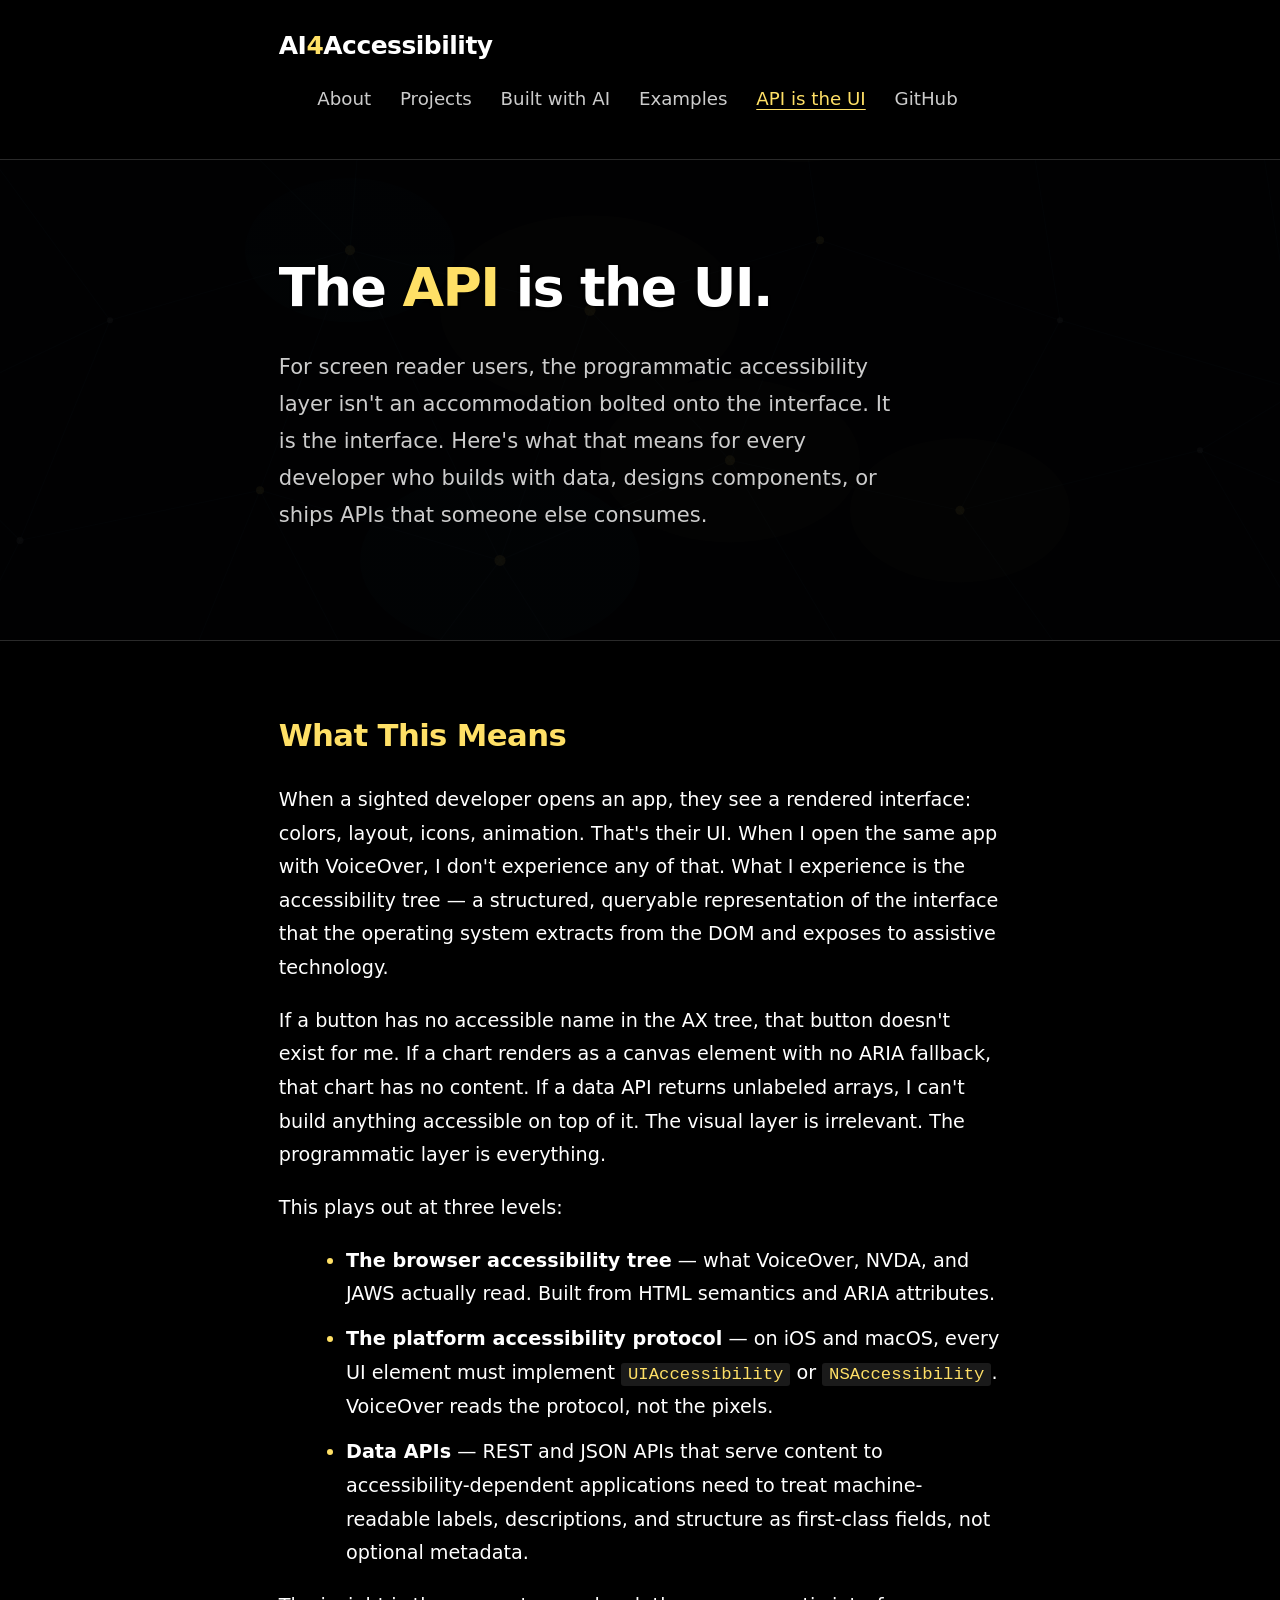
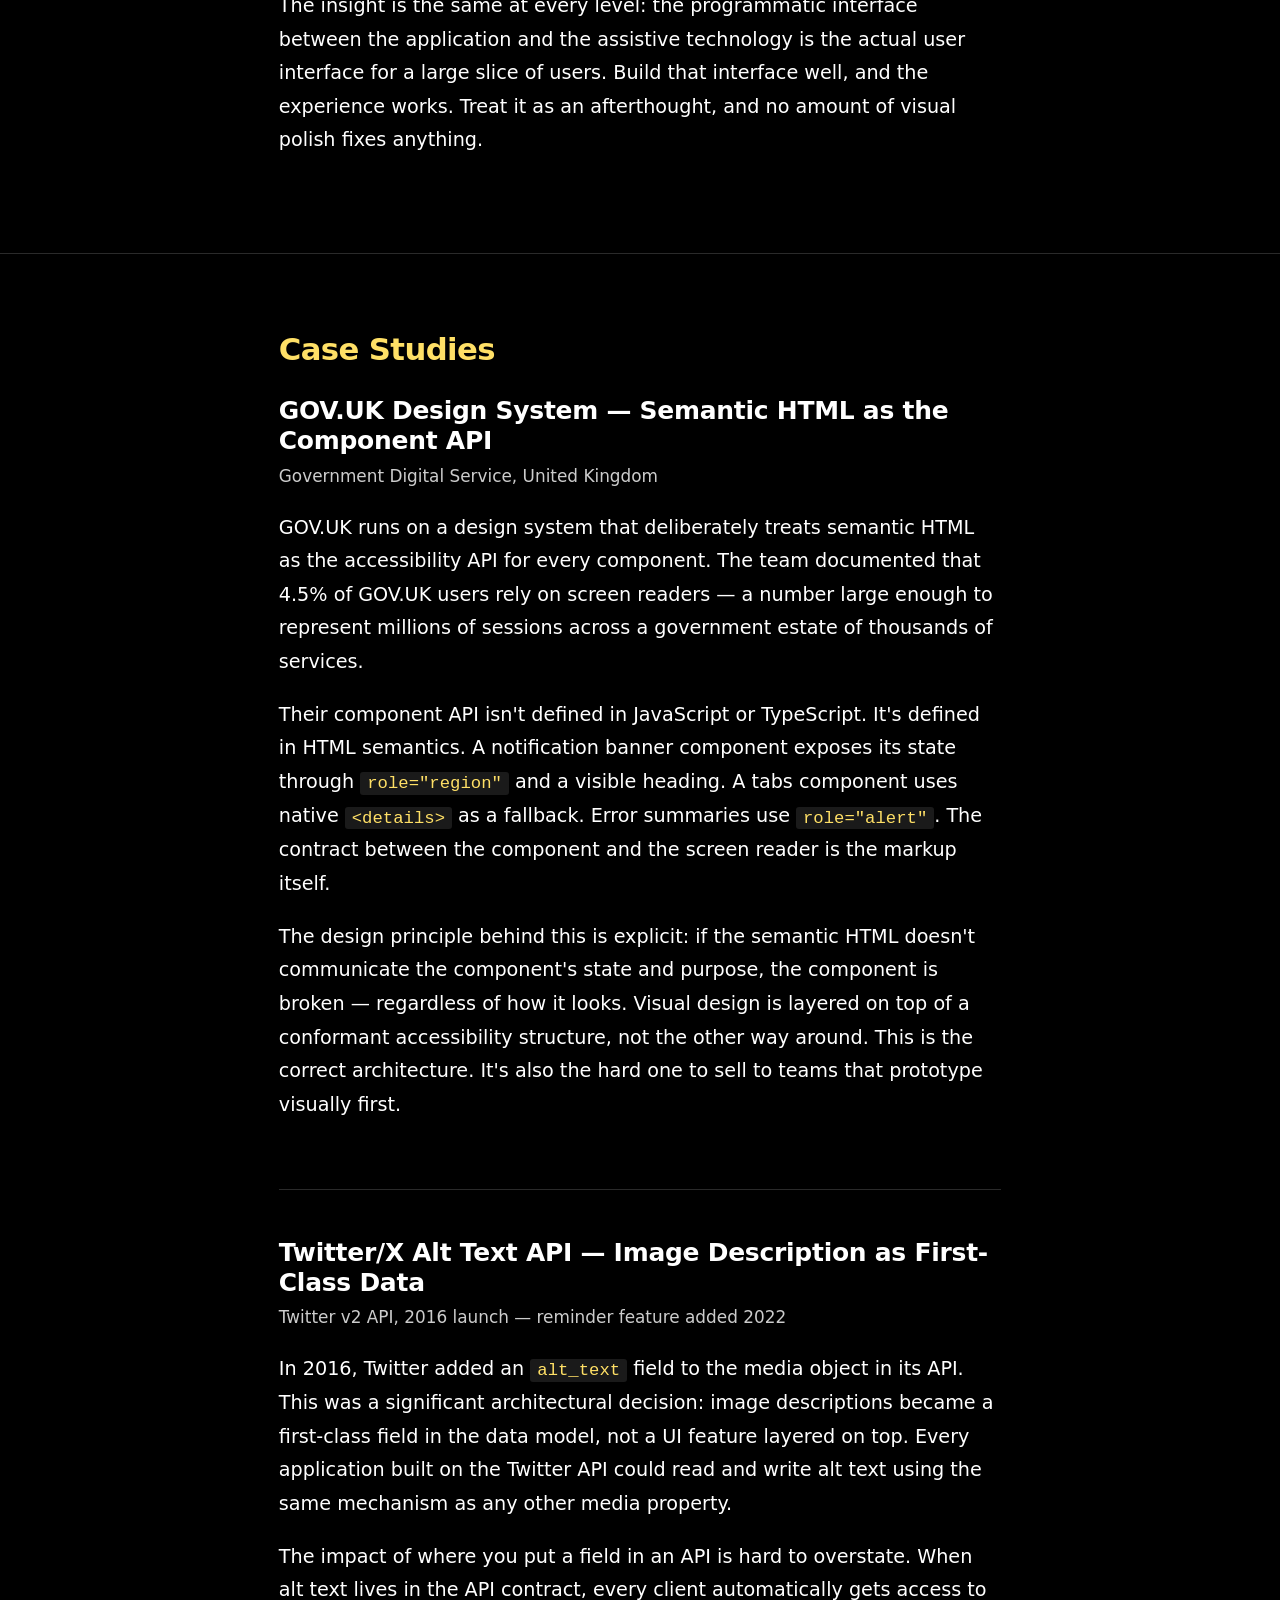
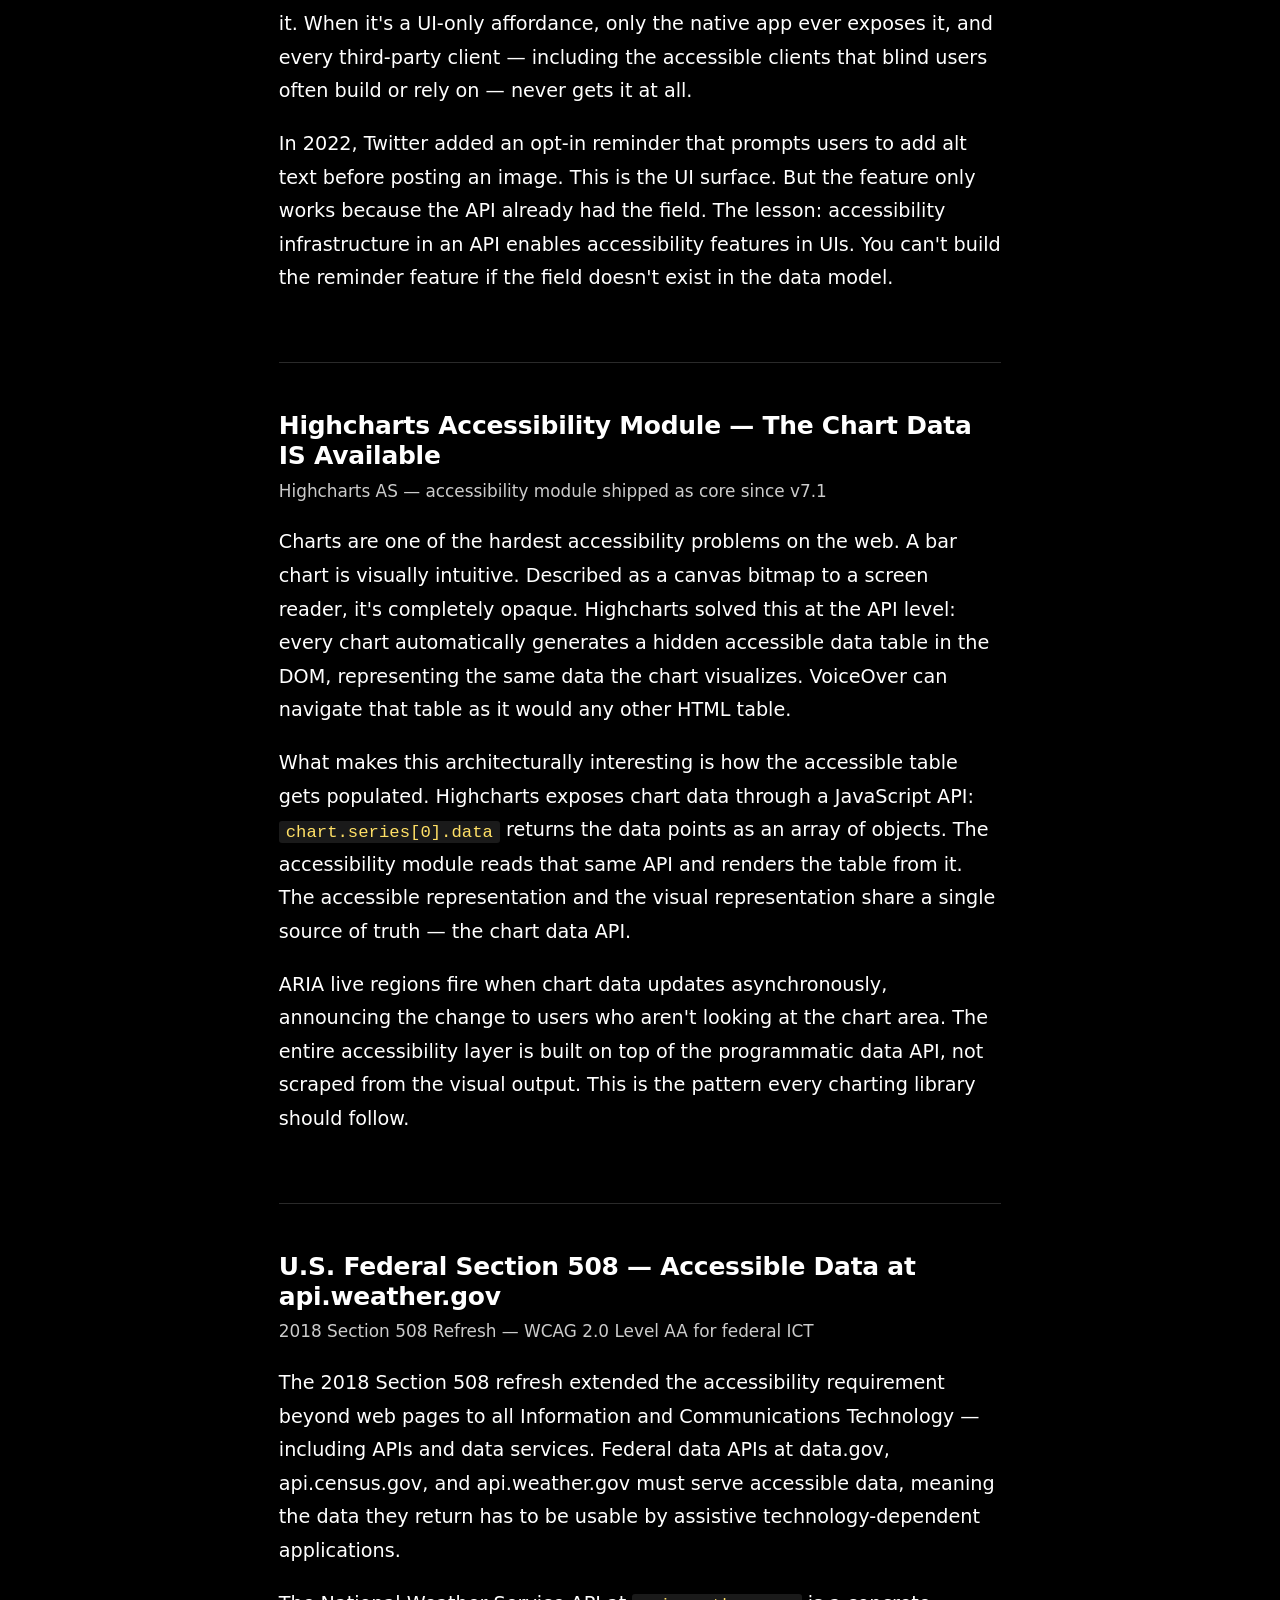
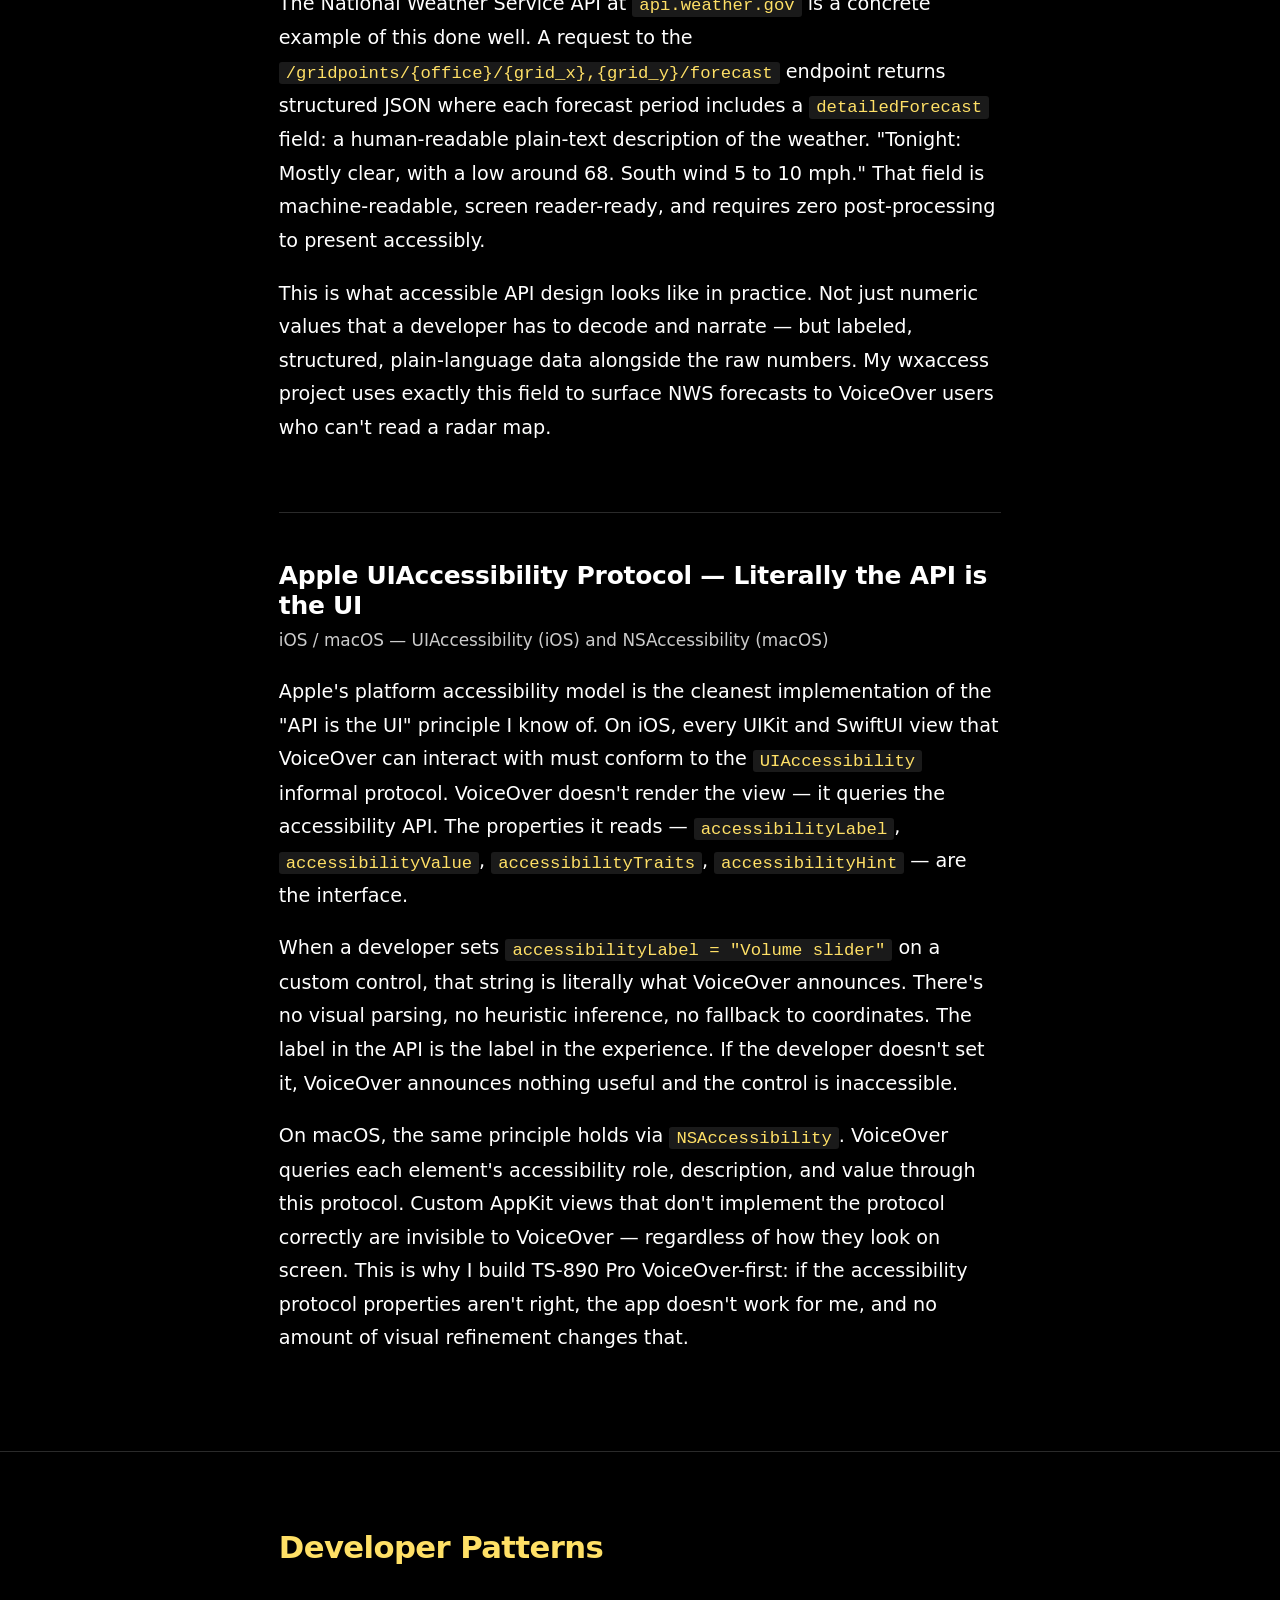
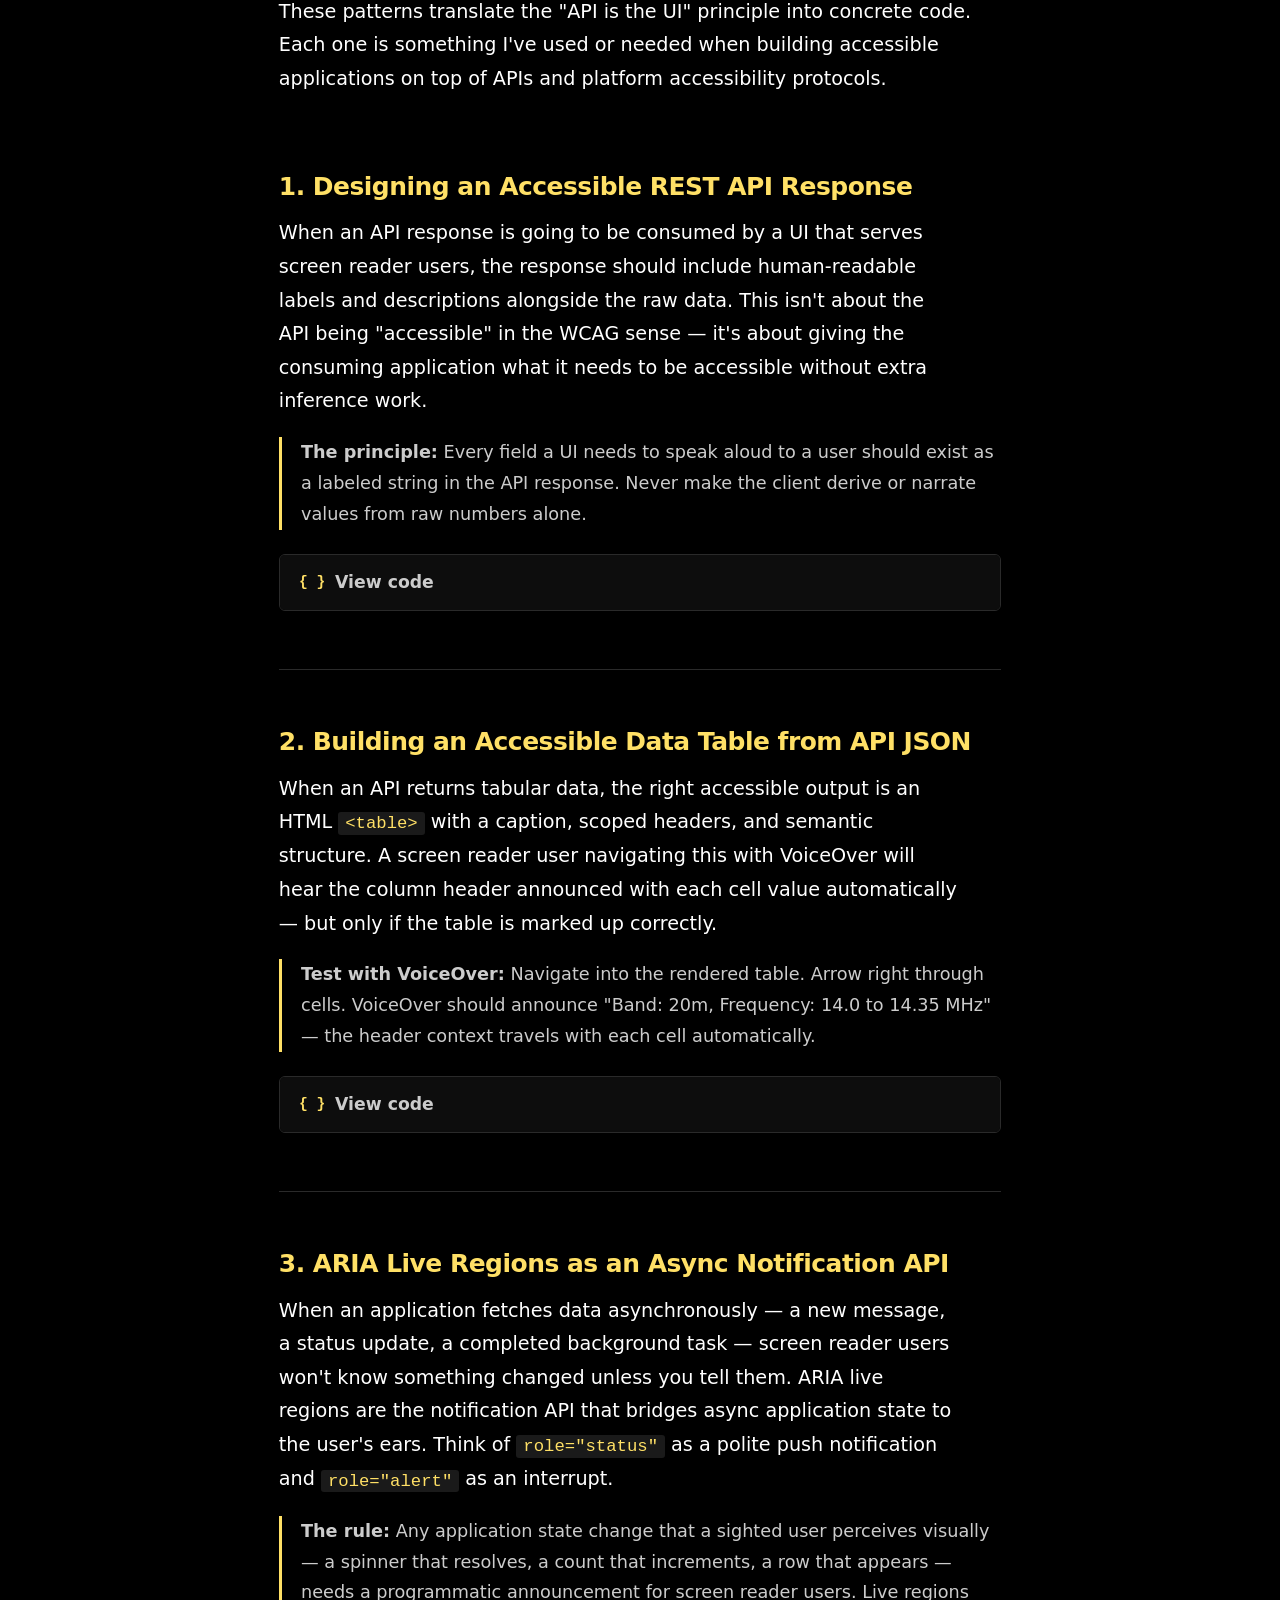
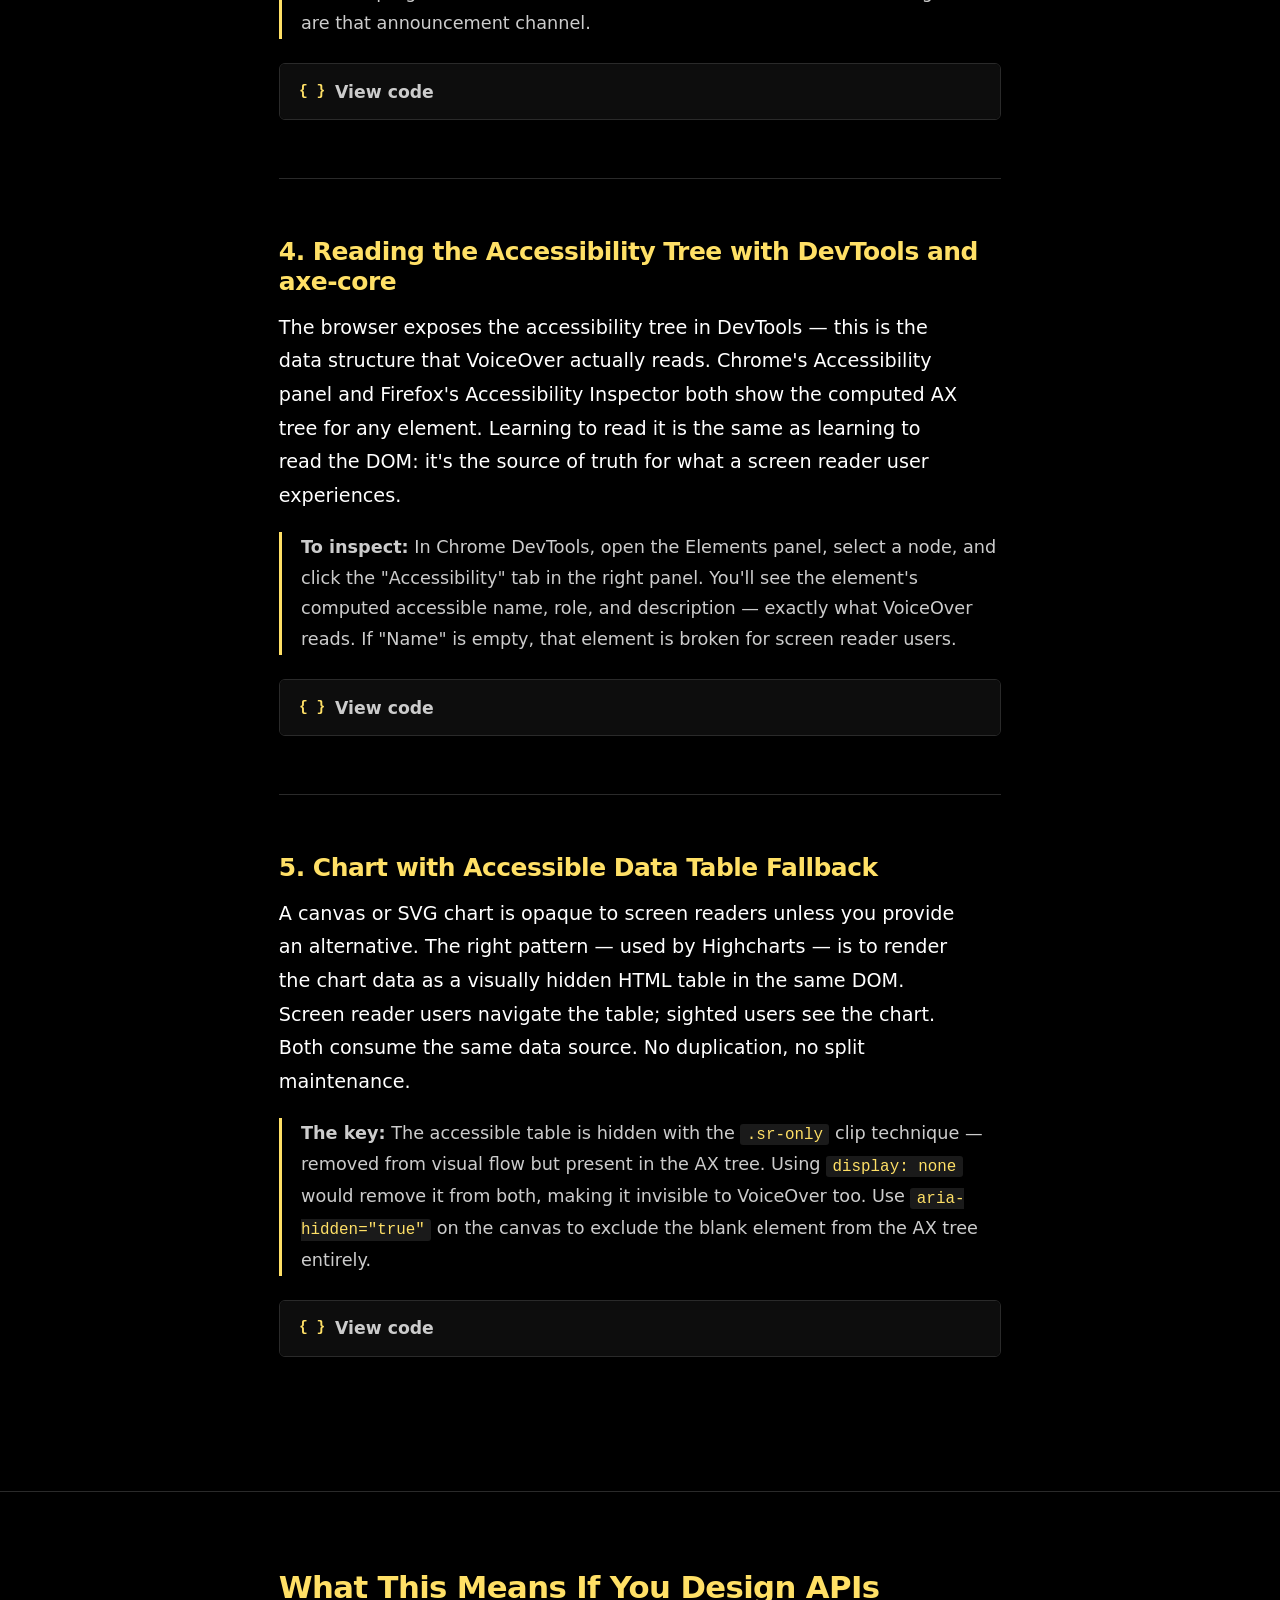
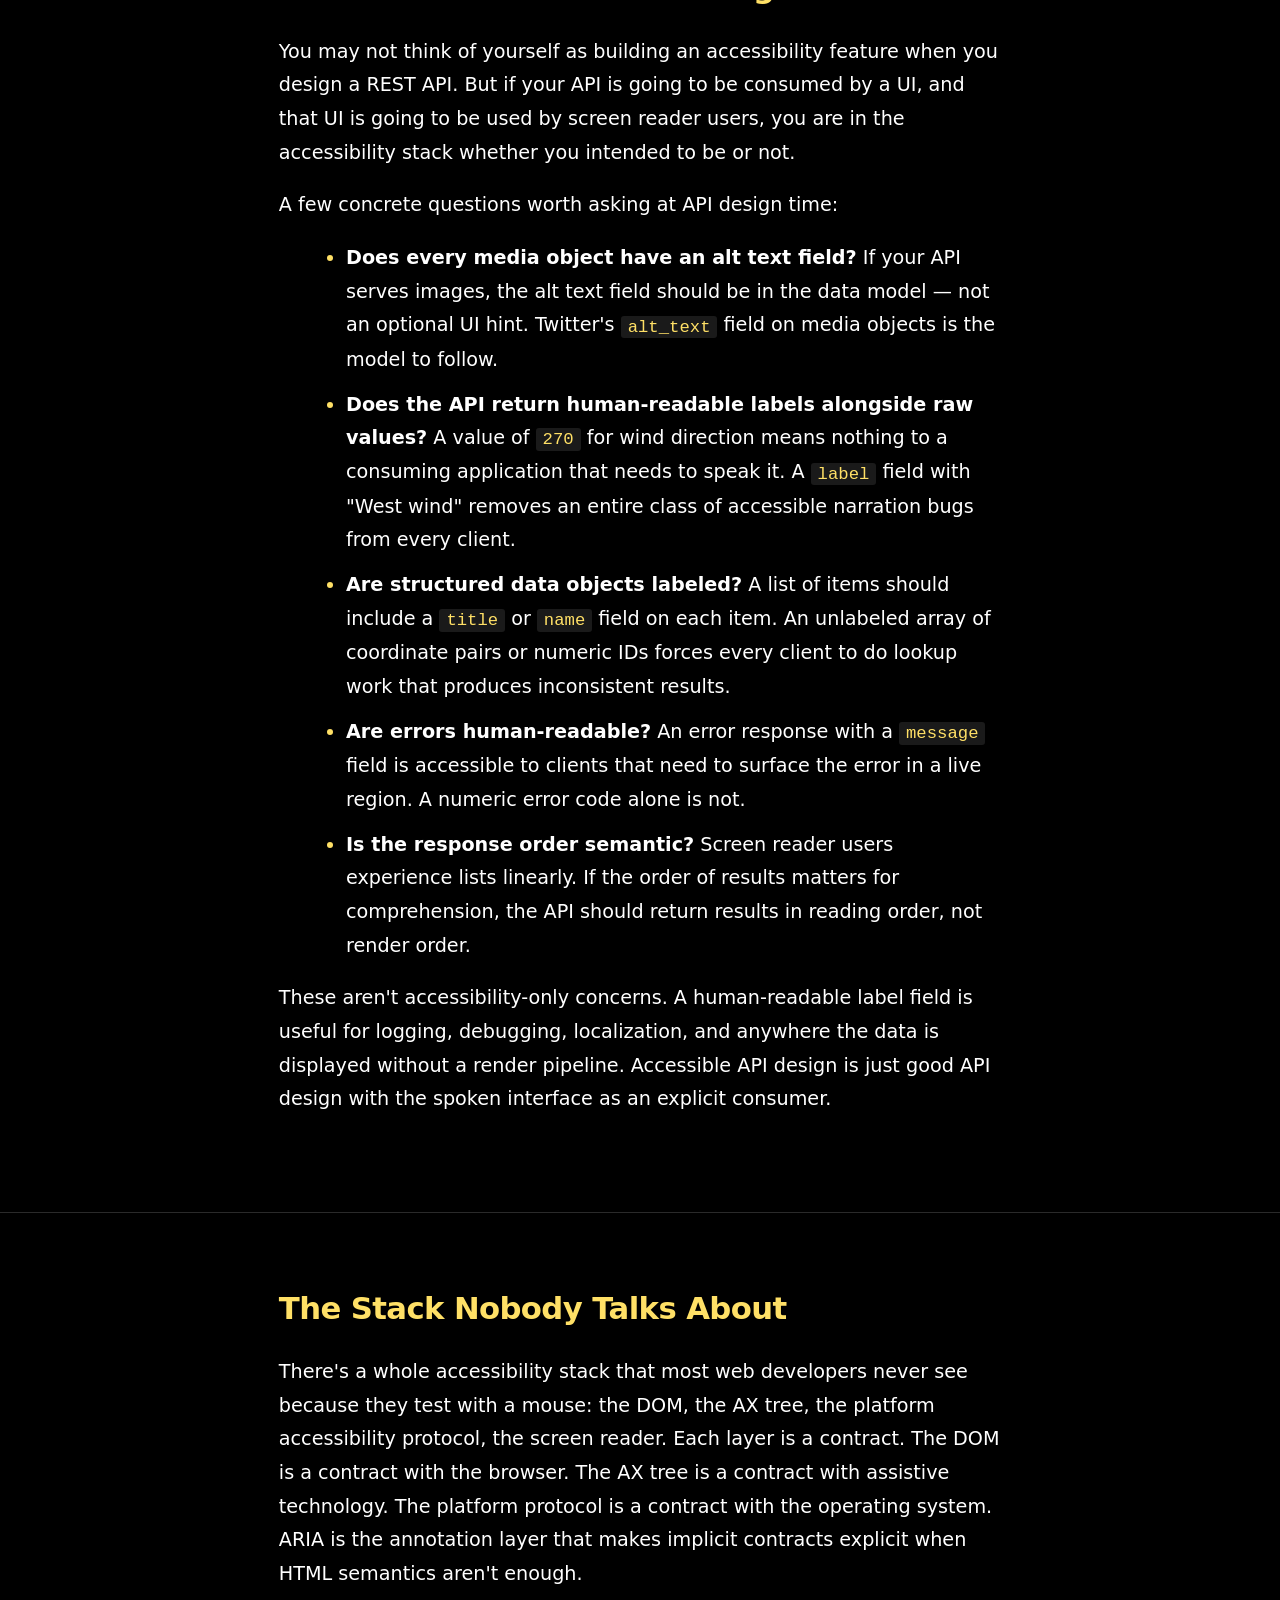
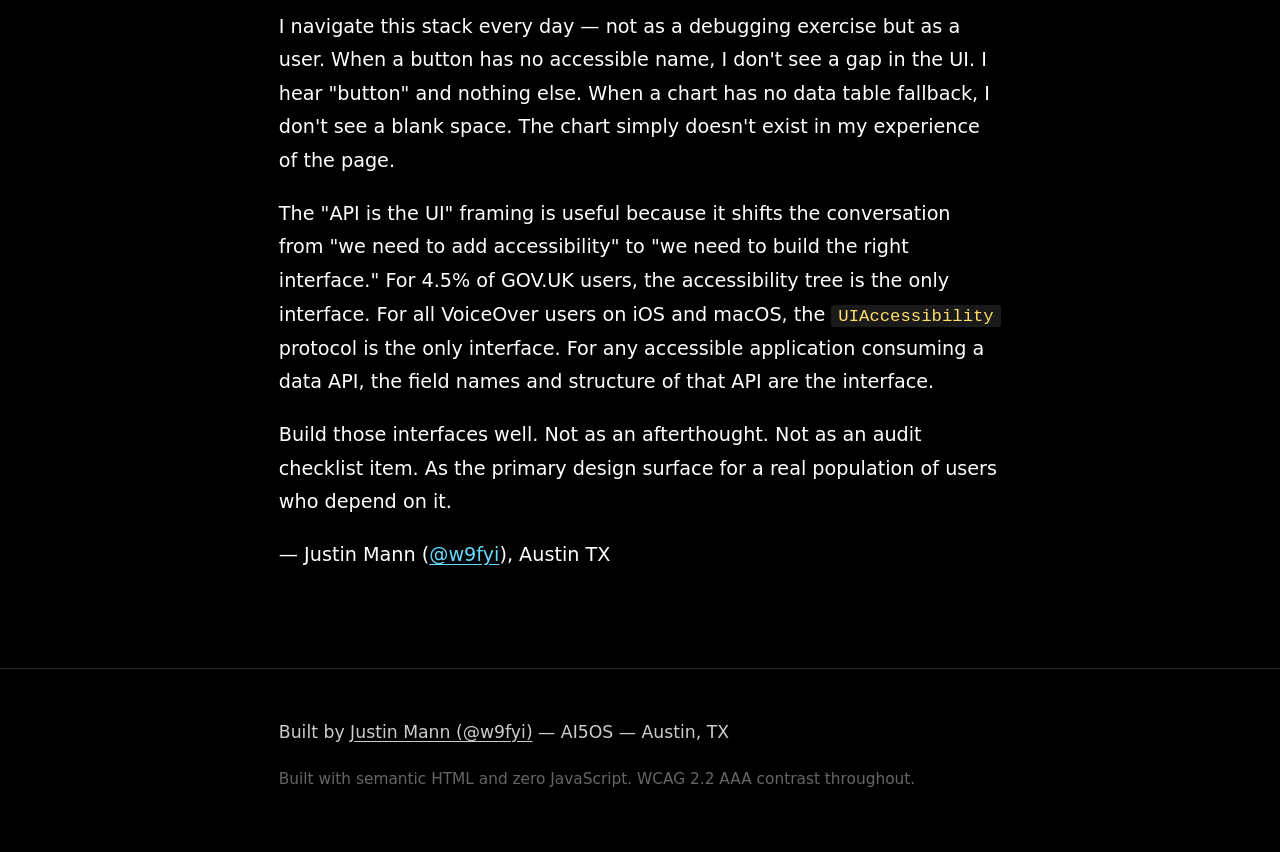
==== commit c143e1af: "Add parallax neural-network background and Bootstrap 5 CSS - bg.svg: new decorative SVG background —" ====
--- a/api-is-the-ui.html
+++ b/api-is-the-ui.html
@@ -5,6 +5,7 @@
   <meta name="viewport" content="width=device-width, initial-scale=1.0">
   <title>The API is the UI — AI4Accessibility</title>
   <meta name="description" content="For screen reader users, the accessibility API is the actual interface. A deep dive into browser AX trees, ARIA contracts, REST API design, and why the programmatic layer is all that matters.">
+  <link rel="stylesheet" href="https://cdn.jsdelivr.net/npm/bootstrap@5.3.3/dist/css/bootstrap.min.css" crossorigin="anonymous">
   <link rel="stylesheet" href="style.css">
   <link rel="stylesheet" href="examples.css">
 </head>
